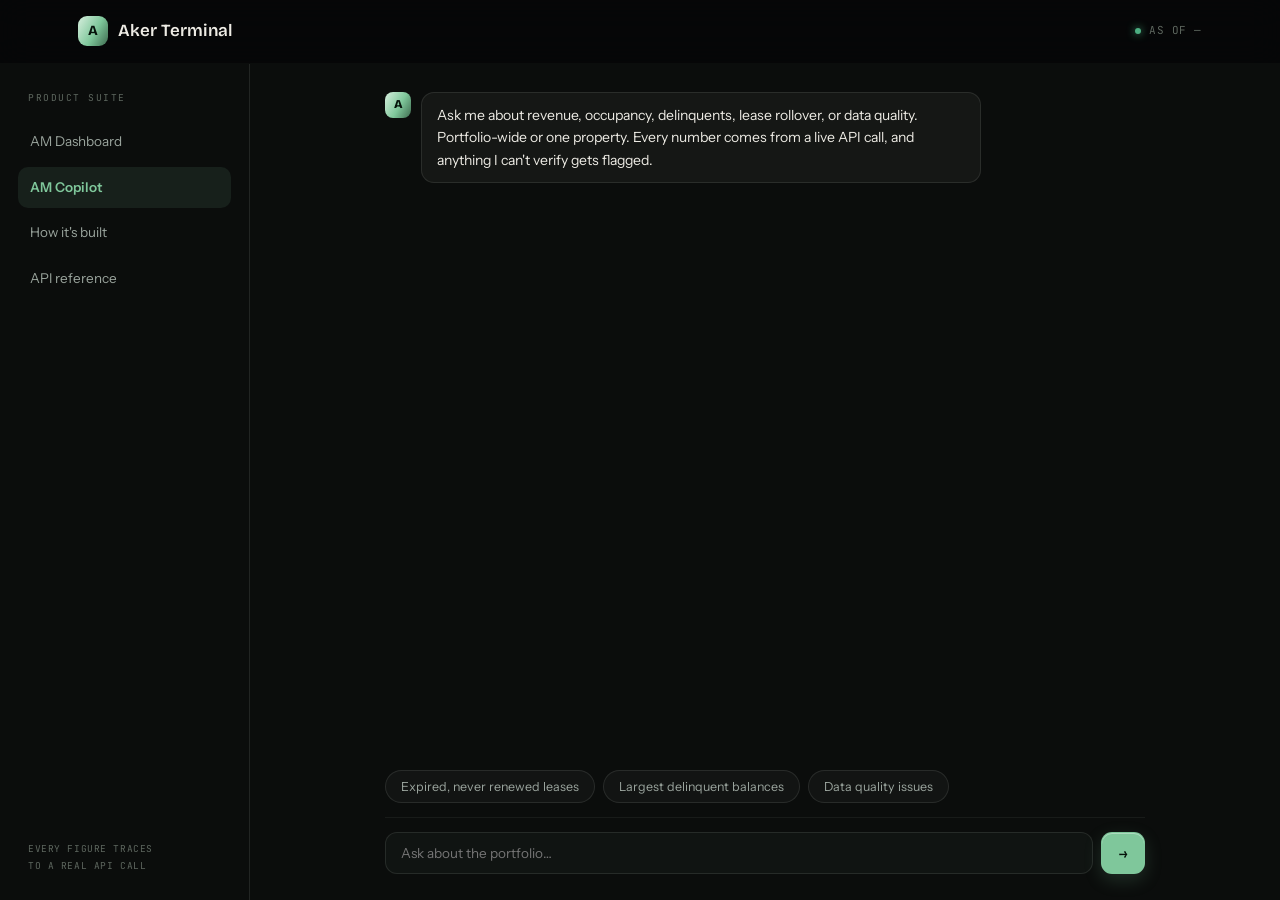
==== web/copilot.html @ 45b9c310 "Chat scroll rebuilt on a following flag, Verify receipts, honest KPI bars, rail overlay fix, unit fo" ====
<!DOCTYPE html>
<html lang="en">
<head>
<meta charset="UTF-8">
<meta name="viewport" content="width=device-width, initial-scale=1.0">
<title>AM Copilot &mdash; Aker Portfolio Terminal</title>
<link rel="preconnect" href="https://fonts.googleapis.com">
<link rel="preconnect" href="https://fonts.gstatic.com" crossorigin>
<link href="https://fonts.googleapis.com/css2?family=Bricolage+Grotesque:opsz,wght@12..96,400..800&family=Instrument+Sans:wght@400;500;600;700&family=JetBrains+Mono:wght@400;500;600&display=swap" rel="stylesheet">
<link rel="stylesheet" href="style.css">
</head>
<body>

<div class="cursor-glow" id="cursorGlow"></div>

<!-- ───────── VERIFY MODAL — the receipt for a turn: every tool call the model made,
     with the exact arguments sent (SQL shown as the query itself). ───────── -->
<div class="modal" id="verifyModal" aria-hidden="true">
  <div class="modal-backdrop" id="verifyBackdrop"></div>
  <div class="modal-card modal-card-wide">
    <button class="modal-close" id="verifyClose" aria-label="Close">&times;</button>
    <div class="gate-eyebrow">VERIFICATION</div>
    <h2>How this was computed</h2>
    <p>Every call the copilot made for this answer, exactly as sent.</p>
    <div id="verifyBody"></div>
  </div>
</div>

<nav id="nav">
  <div class="nav-in">
    <a class="logo" href="index.html">
      <span class="logo-mark">A</span>
      <span class="logo-name">Aker <em>Terminal</em></span>
    </a>
    <div class="nav-cta">
      <span class="hero-note"><span class="live-dot"></span><span id="asOfNote">AS OF &mdash;</span></span>
    </div>
  </div>
</nav>

<div class="copilot-layout">
  <aside class="copilot-sidebar">
    <div class="copilot-side-label">PRODUCT SUITE</div>
    <a class="copilot-side-link" href="dashboard.html">AM Dashboard</a>
    <a class="copilot-side-link on" href="copilot.html">AM Copilot</a>
    <a class="copilot-side-link" href="how-it-works.html">How it's built</a>
    <a class="copilot-side-link" href="/docs" target="_blank">API reference</a>
    <div class="copilot-side-foot">EVERY FIGURE TRACES<br>TO A REAL API CALL</div>
  </aside>

  <main class="copilot-main">
    <div class="copilot-messages" id="copilotMessages">
      <div class="copilot-msg assistant">
        <span class="copilot-avatar">A</span>
        <div class="copilot-bubble-text">Ask me about revenue, occupancy, delinquents, lease rollover, or data quality. Portfolio-wide or one property. Every number comes from a live API call, and anything I can't verify gets flagged.</div>
      </div>
    </div>
    <div class="copilot-suggest" id="copilotSuggest">
      <button data-q="Which leases already expired and were never renewed?">Expired, never renewed leases</button>
      <button data-q="Who owes the most money across the portfolio?">Largest delinquent balances</button>
      <button data-q="What data problems have you found?">Data quality issues</button>
    </div>
    <div class="copilot-input-row">
      <input type="text" id="copilotInput" placeholder="Ask about the portfolio&hellip;" autocomplete="off">
      <button class="btn btn-grad" id="copilotSend" aria-label="Send">&rarr;</button>
    </div>
  </main>
</div>

<script src="shared.js"></script>
<script src="chat.js"></script>
</body>
</html>
---- web/style.css ----
:root{
  color-scheme:dark;
  /* Aker colourway, promoted app-wide from the copilot page after sign-off:
     charcoal with a green cast, cream ink, institutional green accent, amber watch */
  --void:#0B0D0C;--void-2:#101412;
  --glass:rgba(237,235,228,.045);--glass-2:rgba(237,235,228,.03);
  --line:rgba(154,164,157,.16);--line-2:rgba(154,164,157,.09);
  --ink:#EDEBE4;--dim:#9AA49D;--faint:#5E675F;
  --cyan:#7FC79B;
  --profit:#4CAF82;--loss:#E2836F;
  --grad:linear-gradient(120deg,#D8EFDF 0%,#7FC79B 55%,#3E6B4F 100%);
  --warn:#C9A96A;
}
*{margin:0;padding:0;box-sizing:border-box}
html{scroll-behavior:smooth;overflow-x:hidden}
section[id]{scroll-margin-top:86px}
body{background:var(--void);color:var(--ink);font-family:'Instrument Sans',system-ui,sans-serif;font-size:15px;line-height:1.6;overflow-x:hidden}
.mono,code{font-family:'JetBrains Mono',monospace}
.up{color:var(--profit)}.down{color:var(--loss)}
.grad-text{background:linear-gradient(100deg,#F7F5EE 0%,#C9E8D3 42%,#7FC79B 100%);-webkit-background-clip:text;background-clip:text;color:transparent}
section{position:relative}
.wrap{max-width:1180px;margin:0 auto;padding:0 28px}

.orb{position:absolute;border-radius:50%;filter:blur(90px);pointer-events:none;opacity:.3;z-index:0}
.orb-v{background:radial-gradient(circle,rgba(148,163,184,.5),transparent 65%)}
.orb-c{background:radial-gradient(circle,rgba(127,199,155,.4),transparent 65%)}

/* cursor-follow spotlight, whole page */
.cursor-glow{position:fixed;top:0;left:0;width:520px;height:520px;border-radius:50%;pointer-events:none;z-index:2;
  background:radial-gradient(circle,rgba(127,199,155,.06),transparent 70%);
  transform:translate(-50%,-50%);will-change:transform;transition:opacity .3s;opacity:0}
.cursor-glow.on{opacity:1}
@media (hover:none){.cursor-glow{display:none}}

/* ───────── ENTRY GATE ───────── */
/* ───────── SIGN-IN MODAL — overlay with its own backdrop, opened on demand. Unlike
   the old always-visible docked card, this reserves no layout space and can't collide
   with the hero/ticker at any viewport width: closed, it doesn't exist visually;
   open, it sits on a dimmed backdrop above everything. ───────── */
.modal{position:fixed;inset:0;z-index:100;display:flex;align-items:center;justify-content:center;
  padding:24px;opacity:0;visibility:hidden;transition:opacity .3s ease,visibility .3s ease}
.modal.open{opacity:1;visibility:visible}
.modal-backdrop{position:absolute;inset:0;background:rgba(3,4,6,.72);backdrop-filter:blur(8px)}
.modal-card{position:relative;width:100%;max-width:400px;border:1px solid var(--line);border-radius:20px;
  background:rgba(10,11,16,.96);padding:36px 32px;box-shadow:0 40px 90px rgba(0,0,0,.6);
  transform:translateY(14px) scale(.98);transition:transform .3s cubic-bezier(.2,.8,.2,1)}
.modal.open .modal-card{transform:none}
.modal-close{position:absolute;top:14px;right:16px;width:32px;height:32px;border-radius:9px;border:none;
  background:transparent;color:var(--faint);font-size:22px;line-height:1;cursor:pointer;transition:color .15s}
.modal-close:hover{color:var(--ink)}
.gate-eyebrow{font-family:'JetBrains Mono';font-size:10.5px;letter-spacing:.16em;color:var(--cyan);margin-bottom:14px}
.modal-card h2{font-family:'Bricolage Grotesque';font-weight:700;font-size:28px;letter-spacing:-.02em;margin-bottom:10px}
.modal-card p{color:var(--dim);font-size:13.5px;margin-bottom:24px}
.gate-label{display:block;font-size:12px;color:var(--dim);margin-bottom:7px}
.gate-input{width:100%;padding:12px 14px;border-radius:10px;border:1px solid var(--line);background:var(--void);color:var(--ink);font-family:'Instrument Sans';font-size:14px;margin-bottom:16px}
.gate-input:focus{outline:none;border-color:var(--cyan)}
.gate-enter{width:100%;justify-content:center;margin-top:6px}
.gate-note{margin-top:16px;font-family:'JetBrains Mono';font-size:9.5px;color:var(--faint);letter-spacing:.06em;text-align:center}

/* NAV */
nav{position:fixed;top:0;left:0;right:0;z-index:50;backdrop-filter:blur(16px);background:rgba(5,5,7,.82);border-bottom:1px solid transparent;transition:border-color .3s}
nav.scrolled{border-bottom-color:var(--line)}
.nav-in{max-width:1180px;margin:0 auto;padding:16px 28px;display:flex;align-items:center;gap:30px}
.logo{display:flex;align-items:center;gap:10px;text-decoration:none;color:var(--ink)}
.logo-mark{width:30px;height:30px;border-radius:9px;background:var(--grad);display:grid;place-items:center;font-family:'Bricolage Grotesque';font-weight:700;font-size:14px;color:#06130B;flex:none}
.logo-name{font-family:'Bricolage Grotesque';font-weight:600;font-size:17px}
.logo-name em{font-style:normal;color:var(--ink)}
.nav-links{display:flex;gap:26px;margin-left:14px}
.nav-links a{color:var(--dim);text-decoration:none;font-size:13.5px;font-weight:500;transition:color .15s}
.nav-links a:hover{color:var(--ink)}
.nav-cta{margin-left:auto;display:flex;gap:10px;align-items:center}
.btn{font-family:'Bricolage Grotesque';font-weight:600;font-size:13.5px;padding:10px 20px;border-radius:11px;cursor:pointer;border:1px solid transparent;transition:transform .18s ease,box-shadow .25s ease,border-color .2s,color .2s;text-decoration:none;display:inline-flex;align-items:center;gap:8px;color:var(--ink)}
.btn-ghost{border-color:var(--line);color:var(--dim)}
.btn-ghost:hover{color:var(--ink);border-color:rgba(148,163,184,.35)}
.btn-grad{background:var(--cyan);color:#06130B;box-shadow:inset 0 1px 0 rgba(255,255,255,.35),0 6px 18px rgba(127,199,155,.18)}
.btn-lg{padding:14px 24px;font-size:15px;border-radius:12px}

/* ───────── HERO — big type over a live canvas chart ───────── */
.hero{min-height:92vh;display:flex;flex-direction:column;justify-content:center;padding-top:100px;overflow:hidden}
#heroField{position:absolute;inset:0;width:100%;height:100%;opacity:.85;z-index:0}
.hero-in{position:relative;z-index:2;text-align:center}
.eyebrow{display:inline-flex;align-items:center;gap:9px;font-family:'JetBrains Mono';font-size:11px;letter-spacing:.14em;text-transform:uppercase;color:var(--cyan);border:1px solid rgba(255,255,255,.12);background:rgba(5,5,7,.55);backdrop-filter:blur(6px);padding:7px 16px;border-radius:99px;margin-bottom:26px}
.eyebrow .dot{width:6px;height:6px;border-radius:50%;background:var(--profit);box-shadow:0 0 10px var(--profit);animation:pulse 2s infinite}
@keyframes pulse{50%{opacity:.35}}
h1{font-family:'Bricolage Grotesque';font-weight:800;font-size:clamp(52px,10vw,128px);line-height:.98;letter-spacing:-.035em;margin-bottom:20px}
.hero-sub{max-width:520px;margin:0 auto 26px;color:var(--dim);font-size:clamp(14px,1.4vw,16px)}
.hero-ctas{display:flex;gap:14px;justify-content:center;flex-wrap:wrap;margin-bottom:26px}
.hero-note{display:inline-flex;align-items:center;gap:8px;font-family:'JetBrains Mono';font-size:11px;color:var(--faint);letter-spacing:.05em}
.live-dot{width:6px;height:6px;border-radius:50%;background:var(--profit);box-shadow:0 0 8px var(--profit);animation:pulse 2s infinite;flex:none}

.tape{margin-top:48px;border-top:1px solid var(--line);border-bottom:1px solid var(--line);overflow:hidden;white-space:nowrap;background:rgba(8,9,12,.6);backdrop-filter:blur(8px);font-family:'JetBrains Mono';font-size:12.5px;padding:12px 0;position:relative;z-index:2;
  -webkit-mask-image:linear-gradient(90deg,transparent,#000 7%,#000 93%,transparent);mask-image:linear-gradient(90deg,transparent,#000 7%,#000 93%,transparent)}
.tape-track{display:inline-flex;gap:44px;padding-right:44px;animation:scroll 36s linear infinite}
.tape:hover .tape-track{animation-play-state:paused}
@keyframes scroll{to{transform:translate3d(-50%,0,0)}}
.tk{display:inline-flex;align-items:center;gap:9px}
.tk .chip{width:19px;height:19px;border-radius:6px;display:grid;place-items:center;font-family:'Bricolage Grotesque';font-weight:700;font-size:9.5px;color:#06130B;flex:none;background:var(--cyan)}
.tk .sym{color:var(--ink);font-weight:600}
.tk .px{color:var(--dim);animation:tick-flash 5s ease-in-out infinite;animation-delay:calc(var(--i,0) * .18s)}
@keyframes tick-flash{0%,88%,100%{color:var(--dim)}92%{color:var(--cyan)}}

/* STATS */
.stats{padding:56px 0 80px}
.stats-grid{display:grid;grid-template-columns:repeat(4,1fr);gap:14px}
.stat{position:relative;overflow:hidden;border:1px solid var(--line);border-radius:16px;padding:22px 22px 18px;background:radial-gradient(240px at 85% -20%,rgba(127,199,155,.07),transparent 62%),var(--void-2);transition:transform .2s ease,border-color .2s ease}
.stat::before{content:"";position:absolute;top:0;left:12%;right:12%;height:1px;background:linear-gradient(90deg,transparent,rgba(127,199,155,.55),rgba(148,163,184,.5),transparent)}
.stat:hover{transform:translateY(-2px);border-color:rgba(127,199,155,.32)}
.stat .v{font-family:'JetBrains Mono';font-size:34px;font-weight:700;letter-spacing:-.01em;line-height:1}
.stat .k{font-size:12.5px;color:var(--dim);margin-top:9px}

.sec-head{text-align:center;margin-bottom:44px}
.sec-eyebrow{font-family:'JetBrains Mono';font-size:11px;letter-spacing:.18em;text-transform:uppercase;color:var(--cyan);margin-bottom:14px}
h2{font-family:'Bricolage Grotesque';font-weight:700;font-size:clamp(28px,4.2vw,48px);letter-spacing:-.025em;line-height:1.1}
.sec-sub{max-width:560px;margin:14px auto 0;color:var(--dim)}
.sec-sub code{color:var(--cyan)}

/* PILLARS — icon + title + tag only, no paragraph */
.pillars{padding:64px 0}
.pillar-grid{display:grid;grid-template-columns:repeat(3,1fr);gap:18px}
.pillar{border:1px solid var(--line);border-radius:20px;background:var(--glass);padding:26px 26px;backdrop-filter:blur(14px);position:relative;overflow:hidden;transition:transform .25s,border-color .25s}
.pillar:hover{transform:translateY(-2px);border-color:rgba(127,199,155,.26)}
.pillar .corner-orb{position:absolute;top:-46px;right:-46px;width:130px;height:130px;border-radius:50%;pointer-events:none;background:radial-gradient(circle,rgba(127,199,155,.14),transparent 65%);opacity:0;transition:opacity .3s}
.pillar:hover .corner-orb{opacity:1}
.icon-wrap{width:44px;height:44px;border-radius:13px;padding:1px;margin-bottom:16px;background:linear-gradient(140deg,rgba(127,199,155,.55),rgba(148,163,184,.25) 60%,transparent)}
.icon-in{width:100%;height:100%;border-radius:12px;background:var(--void-2);display:grid;place-items:center}
.icon-in svg{width:19px;height:19px;stroke:var(--cyan);fill:none;stroke-width:1.7;stroke-linecap:round;stroke-linejoin:round}
.pillar h3{font-family:'Bricolage Grotesque';font-weight:600;font-size:17px;margin-bottom:12px}
.pillar .tagline{font-family:'JetBrains Mono';font-size:9.5px;letter-spacing:.09em;text-transform:uppercase;color:var(--cyan)}

/* LOOP — no paragraph */
.loop{padding:64px 0}
.loop-track{display:grid;grid-template-columns:repeat(4,1fr);gap:14px;position:relative;margin-top:10px}
.loop-track::before{content:"";position:absolute;top:29px;left:11%;right:11%;height:2px;z-index:0;background:repeating-linear-gradient(90deg,rgba(127,199,155,.5) 0 9px,transparent 9px 17px)}
.loop-node{position:relative;z-index:1;text-align:center;padding:0 8px}
.loop-dot{width:58px;height:58px;border-radius:50%;margin:0 auto 16px;background:rgba(10,11,15,.92);border:1px solid var(--line);display:grid;place-items:center;box-shadow:0 0 0 7px var(--void)}
.loop-dot svg{width:22px;height:22px;stroke:var(--cyan);fill:none;stroke-width:1.6;stroke-linecap:round;stroke-linejoin:round}
.loop-node h4{font-family:'Bricolage Grotesque';font-weight:600;font-size:16px}
.loop-step{font-family:'JetBrains Mono';font-size:10px;letter-spacing:.14em;color:var(--cyan);margin-bottom:8px}

/* REVENUE / DONUT PANELS */
.eq-sec{padding:64px 0}
.eq-panel{border:1px solid var(--line);border-radius:22px;background:var(--glass);backdrop-filter:blur(14px);overflow:hidden}
.eq-head{display:flex;align-items:center;gap:12px;padding:22px 28px;border-bottom:1px solid var(--line-2);flex-wrap:wrap}
.eq-title{font-family:'Bricolage Grotesque';font-weight:600;font-size:16px}
.eq-sub{font-size:12px;color:var(--faint)}
.badge{margin-left:auto;font-family:'JetBrains Mono';font-size:10px;letter-spacing:.08em;color:var(--profit);border:1px solid rgba(52,211,153,.3);background:rgba(52,211,153,.07);padding:5px 12px;border-radius:99px}
.eq-body{padding:18px 22px;position:relative}
.eq-body canvas{width:100%;height:280px;cursor:crosshair}
.eq-body-split{display:flex;align-items:center;gap:28px}
.eq-body-split canvas{width:220px;height:220px;flex:none;cursor:default}
.donut-legend{display:flex;flex-direction:column;gap:10px;flex:1}
.dl-row{display:flex;align-items:center;gap:10px;font-size:13px}
.dl-sw{width:11px;height:11px;border-radius:3px;flex:none}
.dl-name{flex:1;color:var(--dim);text-transform:capitalize}
.dl-amt{font-family:'JetBrains Mono';font-size:12px}
.eq-tip{position:absolute;pointer-events:none;z-index:6;opacity:0;transition:opacity .12s;background:rgba(10,11,15,.97);border:1px solid rgba(148,163,184,.25);border-radius:10px;padding:8px 12px;font-family:'JetBrains Mono';font-size:11px;line-height:1.6;color:var(--dim);box-shadow:0 14px 36px rgba(0,0,0,.5);white-space:nowrap;transform:translate(-50%,-115%)}
.eq-tip.on{opacity:1}
.eq-tip b{color:var(--ink);font-weight:500}

/* RISK PANELS */
.risk-grid{display:grid;grid-template-columns:1fr 1fr;gap:18px}
.risk-list{padding:6px 22px 18px;max-height:340px;overflow-y:auto}
.risk-row{display:flex;align-items:center;gap:12px;padding:10px 0;border-bottom:1px solid var(--line-2)}
.risk-row:last-child{border-bottom:none}
.risk-row .rr-name{flex:1;min-width:0}
.risk-row .rr-prop{font-size:13px;font-weight:500;white-space:nowrap;overflow:hidden;text-overflow:ellipsis}
.risk-row .rr-sub{font-family:'JetBrains Mono';font-size:10.5px;color:var(--faint);margin-top:2px}
.risk-row .rr-amt{font-family:'JetBrains Mono';font-size:12.5px;font-weight:600;color:var(--loss);flex:none}
.risk-row .rr-amt.warn{color:var(--cyan)}
.risk-empty{padding:20px 22px;color:var(--faint);font-size:13px}
@media (max-width:960px){.risk-grid{grid-template-columns:1fr}}
.eq-foot{display:flex;gap:26px;padding:14px 28px 20px;font-family:'JetBrains Mono';font-size:11px;color:var(--faint);flex-wrap:wrap;border-top:1px solid var(--line-2)}
.eq-foot b{color:var(--ink);font-weight:500}

/* ANOMALIES */
.anomaly-sec{padding:64px 0 100px}
.anomaly-list{display:flex;flex-direction:column;gap:12px;max-width:820px;margin:0 auto}
.anomaly-item{display:flex;gap:16px;align-items:flex-start;border:1px solid var(--line);border-radius:14px;background:var(--glass);padding:16px 20px;backdrop-filter:blur(10px)}
.anomaly-ic{width:34px;height:34px;border-radius:10px;background:rgba(248,113,113,.12);border:1px solid rgba(248,113,113,.35);display:grid;place-items:center;flex:none}
.anomaly-ic svg{width:16px;height:16px;stroke:var(--loss);fill:none;stroke-width:2;stroke-linecap:round;stroke-linejoin:round}
.anomaly-body .type{font-family:'JetBrains Mono';font-size:10.5px;letter-spacing:.08em;text-transform:uppercase;color:var(--loss);margin-bottom:4px}
.anomaly-body .detail{font-size:13px;color:var(--dim)}

/* FOOTER */
footer{border-top:1px solid var(--line);padding:44px 0 52px;position:relative;z-index:2;background:rgba(8,9,12,.72)}
.foot-in{display:flex;align-items:flex-start;gap:40px;flex-wrap:wrap}
.foot-brand p{margin-top:12px;font-size:12.5px;color:var(--faint);max-width:320px}
.foot-col{margin-left:auto;display:flex;gap:64px;flex-wrap:wrap}
.foot-col h5{font-family:'JetBrains Mono';font-size:10px;letter-spacing:.15em;text-transform:uppercase;color:var(--faint);margin-bottom:13px}
.foot-col a{display:block;color:var(--dim);text-decoration:none;font-size:13px;margin-bottom:9px}
.foot-col a:hover{color:var(--ink)}
.foot-base{margin-top:36px;padding-top:20px;border-top:1px solid var(--line-2);display:flex;gap:18px;flex-wrap:wrap;font-family:'JetBrains Mono';font-size:10.5px;color:var(--faint);letter-spacing:.04em}
.foot-base .r{margin-left:auto}

/* reveal on scroll */
.reveal{opacity:0;transform:translateY(24px);transition:opacity .7s cubic-bezier(.2,.7,.2,1),transform .7s cubic-bezier(.2,.7,.2,1)}
.reveal.in{opacity:1;transform:none}
.stagger>*{opacity:0;transform:translateY(18px);transition:opacity .6s cubic-bezier(.2,.7,.2,1),transform .6s cubic-bezier(.2,.7,.2,1)}
.stagger.in>*{opacity:1;transform:none}

/* ───────── SIDE RAIL — numbered section nav, tracks scroll position ───────── */
/* the side rail is a <nav>, so it must undo the top-bar nav rule's full-width
   stretch (left:0;right:0) and dark blurred background -- without these resets it
   renders as a page-wide overlay band through the middle of the content */
.rail{position:fixed;left:28px;right:auto;top:50%;transform:translateY(-50%);z-index:40;
  display:flex;flex-direction:column;gap:2px;width:max-content;
  background:none;backdrop-filter:none;border-bottom:none}
.rail a{display:flex;align-items:center;gap:10px;padding:7px 0;text-decoration:none;color:var(--faint);font-family:'JetBrains Mono';font-size:10.5px;letter-spacing:.06em;border-left:2px solid var(--line-2);padding-left:14px;transition:color .2s,border-color .2s}
.rail a:hover{color:var(--dim)}
.rail a.on{color:var(--cyan);border-color:var(--cyan)}
@media (max-width:1240px){.rail{display:none}}

/* ───────── TEST SUITE TERMINAL ───────── */
.term-sec{padding:64px 0}
.term-window{max-width:760px;margin:0 auto;border-radius:14px;overflow:hidden;border:1px solid var(--line);background:#0a0b0f;box-shadow:0 30px 70px rgba(0,0,0,.45)}
.term-bar{display:flex;align-items:center;gap:8px;padding:11px 16px;background:rgba(255,255,255,.03);border-bottom:1px solid var(--line-2)}
.term-bar .dots{display:flex;gap:6px}
.term-bar .dots i{width:10px;height:10px;border-radius:50%}
.term-bar .dots i:nth-child(1){background:#f87171}
.term-bar .dots i:nth-child(2){background:#f0b429}
.term-bar .dots i:nth-child(3){background:#34d399}
.term-title{margin-left:8px;font-family:'JetBrains Mono';font-size:11px;color:var(--faint)}
.term-body{padding:20px 22px;font-family:'JetBrains Mono';font-size:12.5px;line-height:1.9;min-height:260px;overflow-x:auto}
.term-line{white-space:pre;opacity:0}
.term-line.shown{opacity:1}
.term-cmd{color:var(--dim)}
.term-pass{color:var(--profit)}
.term-summary{color:var(--cyan);margin-top:8px}
.term-caret{display:inline-block;width:7px;height:14px;background:var(--cyan);vertical-align:-2px;animation:blink 1s steps(2) infinite}
@keyframes blink{50%{opacity:0}}

/* ───────── DASHBOARD (post-login page) ───────── */
.dash-layout{display:grid;grid-template-columns:260px 1fr;min-height:100vh;padding-top:64px}
.dash-sidebar{position:sticky;top:64px;height:calc(100vh - 64px);border-right:1px solid var(--line);padding:22px 16px;overflow-y:auto}
.dash-sidebar-head{font-family:'JetBrains Mono';font-size:10px;letter-spacing:.14em;color:var(--faint);padding:0 8px 12px}
.dash-search{padding:0 4px 14px}
.dash-search input{width:100%;padding:9px 12px;border-radius:9px;border:1px solid var(--line);background:var(--void);color:var(--ink);font-family:'Instrument Sans';font-size:13px}
.dash-search input:focus{outline:none;border-color:var(--cyan)}
.dash-plist{display:flex;flex-direction:column;gap:2px}
.dash-pitem{display:flex;align-items:center;justify-content:space-between;gap:8px;padding:9px 10px;border-radius:9px;cursor:pointer;font-size:13px;color:var(--dim);transition:background .15s,color .15s}
.dash-pitem:hover{background:var(--glass);color:var(--ink)}
.dash-pitem.on{background:rgba(127,199,155,.1);color:var(--cyan);font-weight:600}
.dash-pitem .pi-amt{font-family:'JetBrains Mono';font-size:10.5px;color:inherit;opacity:.7}
.dash-pitem.all{margin-bottom:8px;padding-bottom:9px;border-bottom:1px solid var(--line-2)}

.dash-main{padding:28px 32px 60px}

/* header block after Aker's AM Dashboard: eyebrow, big title, real fact chips, and
   Healthy/Watch status chips computed live from data quality flags */
.dash-head{display:flex;align-items:flex-start;justify-content:space-between;gap:20px;
  flex-wrap:wrap;margin-bottom:24px}
.dash-head-eyebrow{font-family:'JetBrains Mono';font-size:10px;letter-spacing:.16em;color:var(--faint);margin-bottom:6px}
.dash-head-title{font-family:'Bricolage Grotesque';font-weight:700;font-size:30px;letter-spacing:-.02em;margin-bottom:12px}
.dash-head-chips{display:flex;gap:8px;flex-wrap:wrap}
.dash-chip{font-size:11.5px;color:var(--dim);background:var(--glass-2);border:1px solid var(--line);
  border-radius:8px;padding:5px 11px}
.dash-head-status{display:flex;gap:8px;margin-top:34px}
.status-chip{display:inline-flex;align-items:center;gap:7px;font-size:12px;font-weight:600;
  border-radius:9px;padding:6px 12px;border:1px solid var(--line);background:var(--glass-2)}
.status-chip .sdot{width:7px;height:7px;border-radius:50%;flex:none}
.status-chip.healthy .sdot{background:var(--profit);box-shadow:0 0 8px var(--profit)}
.status-chip.watch .sdot{background:var(--warn);box-shadow:0 0 8px var(--warn)}

/* suite links block above the property finder, like Aker's left rail */
.dash-suite{display:flex;flex-direction:column;gap:2px;margin-bottom:20px}

/* tab chips switching the portfolio panels, like their Overview/Financial/Operational */
.dash-tabs{display:flex;gap:8px;margin-bottom:18px}
.dash-tab{font-family:'Instrument Sans';font-weight:600;font-size:13px;color:var(--dim);cursor:pointer;
  background:var(--glass-2);border:1px solid var(--line);border-radius:10px;padding:9px 18px;
  transition:color .2s,border-color .2s,background .2s}
.dash-tab:hover{color:var(--ink)}
.dash-tab.on{color:var(--cyan);background:rgba(127,199,155,.1);border-color:rgba(127,199,155,.3)}

/* overview layout: charts left, Copilot signals card right */
.dash-grid-hero{display:grid;grid-template-columns:1fr 300px;gap:18px;align-items:start}
.dash-grid-hero .dash-grid-2{grid-template-columns:1fr 1fr}
@media (max-width:1200px){.dash-grid-hero{grid-template-columns:1fr}}
.signals-card .eq-head{padding-bottom:4px}
.signals-body{padding:10px 22px 20px;display:flex;flex-direction:column;gap:16px}
.signal{border-bottom:1px solid var(--line-2);padding-bottom:14px}
.signal:last-child{border-bottom:none;padding-bottom:0}
.signal-text{font-size:13px;line-height:1.55;color:var(--ink);margin-bottom:9px}
.signal-tags{display:flex;gap:6px;flex-wrap:wrap}
.signal-tag{display:inline-flex;align-items:center;gap:5px;font-family:'JetBrains Mono';font-size:9.5px;
  color:var(--dim);border:1px solid var(--line);border-radius:99px;padding:3px 9px}
.signal-tag .sdot{width:5px;height:5px;border-radius:50%;background:var(--warn);flex:none}
.signals-evidence{font-family:'JetBrains Mono';font-size:10.5px;color:var(--cyan);text-decoration:none;
  display:inline-flex;align-items:center;gap:6px;margin-top:2px}
.signals-evidence:hover{text-decoration:underline}

.dash-kpi-strip{display:grid;grid-template-columns:repeat(5,1fr);gap:12px;margin-bottom:26px}
.kpi-tile{position:relative;border:1px solid var(--line);border-radius:14px;padding:16px 18px;background:var(--void-2)}
.kpi-tile .ki{width:26px;height:26px;border-radius:8px;background:rgba(127,199,155,.1);
  border:1px solid rgba(127,199,155,.22);display:grid;place-items:center;margin-bottom:10px}
.kpi-tile .ki svg{width:13px;height:13px;stroke:var(--cyan);fill:none;stroke-width:2;stroke-linecap:round;stroke-linejoin:round}
.kpi-tile .kv{font-family:'JetBrains Mono';font-size:21px;font-weight:700}
.kpi-tile .kk{font-size:11.5px;color:var(--dim);margin-top:5px}
.kpi-tile canvas{display:block;width:100%;height:30px;margin-top:12px}
.kpi-legend{font-family:'JetBrains Mono';font-size:8.5px;color:var(--faint);margin-top:6px;letter-spacing:.04em}

/* hover popover on a KPI tile -- carries the detail that used to live in separate
   panels (revenue breakdown, top delinquent balances, next lease expirations) */
.kpi-tile.has-pop:hover{border-color:rgba(127,199,155,.3)}
.kpi-pop{position:absolute;left:0;right:0;top:calc(100% + 6px);z-index:30;
  background:#0c0e14;border:1px solid var(--line);border-radius:12px;padding:12px 14px;
  box-shadow:0 24px 60px rgba(0,0,0,.6);opacity:0;visibility:hidden;translate:0 -4px;
  transition:opacity .18s ease,visibility .18s ease,translate .18s ease;pointer-events:none}
.kpi-tile.has-pop:hover .kpi-pop{opacity:1;visibility:visible;translate:0 0}
.pop-row{display:flex;justify-content:space-between;gap:12px;padding:4px 0;font-size:11.5px;color:var(--dim);border-bottom:1px solid var(--line-2)}
.pop-row:last-child{border-bottom:none}
.pop-row .mono{font-size:11px}
.pop-empty{font-size:11.5px;color:var(--faint);padding:4px 0}

/* portfolio charts capped to ~6 rows, scroll inside the panel for the rest */
.eq-body.scrolly{max-height:236px;overflow-y:auto}

/* unit detail modal */
.modal-card-wide{max-width:640px}
.unit-modal-heading{font-family:'JetBrains Mono';font-size:9.5px;letter-spacing:.12em;color:var(--faint);margin-bottom:8px}
.unit-modal-top{display:grid;grid-template-columns:auto 1fr;gap:26px;align-items:start;margin-top:20px}
.unit-modal-viz{display:flex;flex-direction:column;align-items:center;gap:8px}
.unit-modal-charges{margin-top:20px;padding-top:16px;border-top:1px solid var(--line-2)}
@media (max-width:560px){.unit-modal-top{grid-template-columns:1fr}}

/* footprint graphic: unit floor area to scale inside the property-average outline */
.unit-size-viz{position:relative;display:grid;place-items:center}
.usv-avg{position:absolute;border:1.5px dashed rgba(154,164,157,.4);border-radius:12px}
.usv-unit{position:relative;border-radius:10px;background:rgba(127,199,155,.14);border:1px solid rgba(127,199,155,.45);
  display:flex;flex-direction:column;align-items:center;justify-content:center;gap:1px}
.usv-unit span{font-size:15px;font-weight:700;color:var(--cyan)}
.usv-unit small{font-family:'JetBrains Mono';font-size:8px;letter-spacing:.1em;color:var(--dim)}
.usv-caption{font-family:'JetBrains Mono';font-size:8.5px;letter-spacing:.08em;color:var(--faint)}

/* lease timeline: move-in -> expiration, marker fill up to the as-of date */
.lease-timeline{margin-top:14px}
.lt-head{display:flex;justify-content:space-between;font-family:'JetBrains Mono';font-size:9px;
  letter-spacing:.1em;color:var(--faint);margin-bottom:7px}
.lt-state{color:var(--cyan)}
.lt-state.warn{color:var(--warn)}
.lt-track{height:7px;border-radius:99px;background:rgba(154,164,157,.14);overflow:hidden}
.lt-fill{height:100%;border-radius:99px;background:linear-gradient(90deg,#7FC79B,#3E6B4F)}
.lt-fill.over{background:linear-gradient(90deg,#C9A96A,#8a6f3e)}
.lt-dates{display:flex;justify-content:space-between;font-size:9.5px;color:var(--faint);margin-top:6px}
.unit-gap-note{font-size:12px;line-height:1.55;color:var(--loss);border:1px solid rgba(248,113,113,.3);background:rgba(248,113,113,.07);border-radius:10px;padding:10px 12px}
.units-table tbody tr{cursor:pointer;transition:background .12s}
.units-table tbody tr:hover{background:rgba(127,199,155,.05)}
@media (max-width:640px){.unit-modal-grid{grid-template-columns:1fr}}

/* units toolbar */
.units-head{gap:16px}
.units-tools{margin-left:auto;display:flex;gap:8px;flex-wrap:wrap}
.units-tools input,.units-tools select{padding:8px 12px;border-radius:9px;border:1px solid var(--line);background:var(--void);color:var(--ink);font-family:'Instrument Sans';font-size:12.5px}
.units-tools input{width:190px}
.units-tools input:focus,.units-tools select:focus{outline:none;border-color:var(--cyan)}

.dash-section{margin-bottom:24px}
.dash-grid-2{display:grid;grid-template-columns:1fr 1fr;gap:18px}
.dash-back{display:inline-flex;align-items:center;gap:6px;font-family:'JetBrains Mono';font-size:11.5px;color:var(--cyan);cursor:pointer;margin-bottom:16px;background:none;border:none}
.dash-prop-head{display:flex;align-items:baseline;gap:12px;margin-bottom:20px}
.dash-prop-head h2{font-size:26px}
.dash-prop-head span{font-family:'JetBrains Mono';font-size:12px;color:var(--faint)}

.units-table-wrap{max-height:480px;overflow-y:auto;border-top:1px solid var(--line-2)}
.units-table{width:100%;border-collapse:collapse;font-size:12.5px}
.units-table th{position:sticky;top:0;background:#0a0b0f;text-align:left;padding:10px 14px;font-family:'JetBrains Mono';font-size:9.5px;letter-spacing:.06em;color:var(--faint);text-transform:uppercase;border-bottom:1px solid var(--line-2)}
.units-table td{padding:8px 14px;border-bottom:1px solid var(--line-2);color:var(--dim)}
.units-table td.strong{color:var(--ink);font-weight:500}
.units-table td.mono{font-family:'JetBrains Mono'}
.units-status{display:inline-block;padding:2px 8px;border-radius:99px;font-size:10px;text-transform:uppercase;letter-spacing:.04em}
.units-status.occupied{background:rgba(52,211,153,.12);color:var(--profit)}
.units-status.vacant{background:rgba(248,113,113,.12);color:var(--loss)}
.units-status.notice{background:rgba(240,180,41,.12);color:#f0b429}
.units-status.model,.units-status.down{background:rgba(148,163,184,.12);color:var(--faint)}

@media (max-width:960px){
  .dash-layout{grid-template-columns:1fr}
  .dash-sidebar{position:static;height:auto}
  .dash-kpi-strip{grid-template-columns:repeat(2,1fr)}
  .dash-grid-2{grid-template-columns:1fr}
}

@media (max-width:960px){
  .stats-grid{grid-template-columns:repeat(2,1fr)}
  .pillar-grid{grid-template-columns:1fr}
  .loop-track{grid-template-columns:repeat(2,1fr);gap:34px}
  .loop-track::before{display:none}
  .eq-body-split{flex-direction:column}
}
@media (max-width:640px){
  .nav-links{display:none}
  .stats-grid{grid-template-columns:1fr}
  h1{font-size:44px}
  .term-body{font-size:10.5px;line-height:1.7}
}

/* ───────── COPILOT (full page) ───────── */

.copilot-layout{display:grid;grid-template-columns:250px 1fr;min-height:100vh;padding-top:64px}
.copilot-sidebar{position:sticky;top:64px;height:calc(100vh - 64px);border-right:1px solid var(--line);
  padding:26px 18px;display:flex;flex-direction:column;gap:4px}
.copilot-side-label{font-family:'JetBrains Mono';font-size:9.5px;letter-spacing:.16em;color:var(--faint);
  padding:0 10px 12px}
.copilot-side-link{display:flex;align-items:center;gap:9px;padding:10px 12px;border-radius:10px;
  font-size:13.5px;color:var(--dim);text-decoration:none;transition:background .15s,color .15s}
.copilot-side-link:hover{background:var(--glass);color:var(--ink)}
.copilot-side-link.on{background:rgba(127,199,155,.1);color:var(--cyan);font-weight:600}
.copilot-side-foot{margin-top:auto;font-family:'JetBrains Mono';font-size:9.5px;color:var(--faint);
  letter-spacing:.06em;padding:0 10px;line-height:1.8}

.copilot-main{display:flex;flex-direction:column;height:calc(100vh - 64px);max-width:820px;
  width:100%;margin:0 auto;padding:0 30px}
.copilot-messages{flex:1;overflow-y:auto;padding:28px 0;display:flex;flex-direction:column;gap:16px}
.copilot-msg{display:flex;align-items:flex-start;gap:10px}
.copilot-msg.user{flex-direction:row-reverse}
.copilot-avatar{width:26px;height:26px;border-radius:8px;background:var(--grad);flex:none;
  display:grid;place-items:center;font-family:'Bricolage Grotesque';font-weight:800;font-size:12px;color:#06130B}
/* prose back on the Vega/product type stack -- the serif experiment lost to matching
   the motion reference's typography, per the v2 brief */
.copilot-bubble-text{max-width:560px;font-size:14px;line-height:1.6;
  padding:11px 15px;border-radius:13px;border:1px solid var(--line);background:var(--glass);
  white-space:pre-wrap;word-wrap:break-word;cursor:default}
.copilot-msg.user .copilot-bubble-text{background:rgba(127,199,155,.09);border-color:rgba(127,199,155,.26)}
.copilot-msg.error .copilot-bubble-text{background:rgba(248,113,113,.08);border-color:rgba(248,113,113,.32);color:#fca5a5}

/* typewriter caret at the reveal head while text is still being written out */
.copilot-caret{display:inline-block;width:7px;height:13px;background:var(--cyan);
  vertical-align:-2px;margin-left:2px;animation:blink 1s steps(2) infinite}

/* thinking indicator: a breathing "A" avatar + a line of text that updates in real
   time as actual tool_call SSE events arrive -- never a canned/fake sequence */
.copilot-thinking{display:flex;align-items:center;gap:9px}
.copilot-thinking .copilot-avatar{animation:copilot-breathe 1.6s ease-in-out infinite}
.copilot-thinking-text{font-family:'JetBrains Mono';font-size:11.5px;color:var(--faint);
  background:linear-gradient(90deg,var(--faint) 0%,var(--ink) 50%,var(--faint) 100%);
  background-size:200% 100%;-webkit-background-clip:text;background-clip:text;color:transparent;
  animation:copilot-shimmer 1.6s linear infinite}
@keyframes copilot-breathe{0%,100%{transform:scale(1);opacity:1}50%{transform:scale(1.12);opacity:.75}}
@keyframes copilot-shimmer{0%{background-position:200% 0}100%{background-position:-200% 0}}

/* live tool-call chip, with Vega's marching-dash connector while the tool runs --
   reads as "data flowing", goes static once the result lands */
.copilot-tool-chip{font-family:'JetBrains Mono';font-size:10px;color:var(--cyan);
  background:rgba(127,199,155,.08);border:1px solid rgba(127,199,155,.25);border-radius:99px;
  padding:3px 10px;display:inline-flex;align-items:center;gap:8px;width:fit-content;margin-left:36px}
.copilot-tool-chip::before{content:"";width:16px;height:2px;flex:none;
  background-image:linear-gradient(90deg,var(--cyan) 55%,transparent 45%);background-size:8px 2px;
  animation:copilot-dash 0.5s linear infinite}
.copilot-tool-chip.settled::before{animation:none;background-image:none;background:var(--cyan);height:2px}
@keyframes copilot-dash{to{background-position:8px 0}}

/* deferred-evidence chips: extra tool results beyond the first card collapse into
   these; click expands the full card in place (one graphic max per response) */
.copilot-more-row{display:flex;gap:8px;flex-wrap:wrap;margin-left:36px}
.copilot-more-chip{font-family:'JetBrains Mono';font-size:10.5px;color:var(--dim);cursor:pointer;
  background:var(--glass-2);border:1px solid var(--line);border-radius:99px;padding:5px 12px;
  transition:color .2s,border-color .2s}
.copilot-more-chip:hover{color:var(--cyan);border-color:rgba(127,199,155,.35)}
.copilot-more-chip:disabled{opacity:.45;cursor:default}

/* grounding check: a $/% figure the model stated that didn't trace back to any tool
   result this turn. Not blocking -- flagged, same as a data quality issue elsewhere
   in this app. Amber on this page, matching Aker's watch-state chips. */
.copilot-grounding-warn{font-family:'JetBrains Mono';font-size:10px;color:var(--warn,#C9A96A);
  background:rgba(201,169,106,.07);border:1px solid rgba(201,169,106,.3);border-radius:8px;
  padding:5px 10px;margin-left:36px;max-width:calc(100% - 36px)}

/* ── Vega methodology motion, adapted: cards pop in after the prose finishes, table
   rows stagger one-by-one, bars draw to width, a single sheen sweeps a finished
   card, and KPI numbers pulse green once when the grounding check passes clean.
   Everything gated off for prefers-reduced-motion at the bottom of this section. ── */
@keyframes copilot-popin{0%{opacity:0;scale:.94;translate:0 8px}100%{opacity:1;scale:1;translate:0 0}}
@keyframes copilot-row-in{from{opacity:0;translate:0 5px}to{opacity:1;translate:0 0}}
@keyframes copilot-pass-pulse{0%,100%{text-shadow:none}45%{text-shadow:0 0 14px rgba(127,199,155,.85);color:#7FC79B}}
@keyframes copilot-sheen{0%{transform:translateX(-120%) skewX(-18deg)}100%{transform:translateX(240%) skewX(-18deg)}}
.copilot-card.entering{animation:copilot-popin .38s cubic-bezier(.2,.8,.2,1) both}
.copilot-card .row-in{opacity:0;animation:copilot-row-in .32s ease forwards}
.copilot-card .copilot-bar-fill{width:0;transition:width .8s cubic-bezier(.2,.8,.2,1)}
.copilot-kpi-v.pass{animation:copilot-pass-pulse 1.1s ease 1}
.copilot-card{position:relative;overflow:hidden}
.copilot-card .sheen{position:absolute;top:0;bottom:0;width:34%;pointer-events:none;
  background:linear-gradient(105deg,transparent,rgba(237,235,228,.05),transparent);
  animation:copilot-sheen .9s ease .15s 1 both}

/* ── data cards: rendered straight from the tool_result SSE payload, client-side,
   no LLM tokens involved -- real tables/bars from the actual API response, not the
   model describing them in prose. ── */
.copilot-card{width:100%;border:1px solid var(--line);border-radius:14px;background:var(--void-2);
  padding:14px;margin-left:36px;max-width:calc(100% - 36px)}

.copilot-kpi-row{display:grid;grid-template-columns:repeat(auto-fit,minmax(84px,1fr));gap:10px;margin-bottom:2px}
.copilot-kpi-v{font-size:15px;font-weight:700}
.copilot-kpi-k{font-size:9.5px;color:var(--faint);margin-top:3px;letter-spacing:.03em;text-transform:uppercase}
.copilot-card .copilot-kpi-row + .copilot-barlist,
.copilot-card .copilot-kpi-row + .copilot-table-wrap{margin-top:14px;padding-top:14px;border-top:1px solid var(--line-2)}

.copilot-barlist{display:flex;flex-direction:column;gap:8px}
.copilot-bar-row{display:grid;grid-template-columns:110px 1fr 76px;align-items:center;gap:9px}
.copilot-bar-label{font-size:11.5px;color:var(--dim);white-space:nowrap;overflow:hidden;text-overflow:ellipsis}
.copilot-bar-track{height:7px;border-radius:99px;background:rgba(154,164,157,.12);overflow:hidden}
.copilot-bar-fill{height:100%;border-radius:99px;background:linear-gradient(90deg,#7FC79B,#3E6B4F)}
.copilot-bar-val{font-family:'JetBrains Mono';font-size:11px;text-align:right}

.copilot-table-wrap{overflow-x:auto;max-height:320px;overflow-y:auto}

/* Verify: per-turn receipt button + modal listing every tool call with its args */
.copilot-verify-btn{font-family:'JetBrains Mono';font-size:10px;color:var(--faint);
  background:transparent;border:1px solid var(--line);border-radius:99px;padding:4px 12px;
  margin-left:35px;cursor:pointer;display:inline-flex;width:fit-content;transition:color .15s,border-color .15s}
.copilot-verify-btn:hover{color:var(--cyan);border-color:rgba(127,199,155,.35)}
#verifyBody{max-height:50vh;overflow-y:auto;display:flex;flex-direction:column;gap:14px}
.verify-call{border:1px solid var(--line-2);border-radius:12px;padding:12px 14px;background:var(--void)}
.verify-call-head{display:flex;align-items:center;gap:10px;flex-wrap:wrap}
.verify-n{font-size:10px;color:var(--faint)}
.verify-label{font-size:13px;font-weight:600}
.verify-tool{font-size:10px;color:var(--cyan);margin-left:auto}
.verify-sql,.verify-args{font-family:'JetBrains Mono';font-size:10.5px;color:var(--dim);white-space:pre-wrap;
  border-top:1px solid var(--line-2);margin-top:9px;padding-top:9px}
.verify-noargs{font-family:'JetBrains Mono';font-size:10px;color:var(--faint);margin-top:8px}

/* the SQL receipt under a query card: exactly how a number was computed */
.copilot-sql{margin-top:10px}
.copilot-sql summary{font-family:'JetBrains Mono';font-size:10px;color:var(--faint);cursor:pointer}
.copilot-sql summary:hover{color:var(--cyan)}
.copilot-sql pre{font-family:'JetBrains Mono';font-size:10.5px;color:var(--dim);white-space:pre-wrap;
  background:var(--void);border:1px solid var(--line-2);border-radius:8px;padding:9px 11px;margin-top:7px}
.copilot-table{width:100%;border-collapse:collapse;font-size:11.5px}
.copilot-table th{text-align:left;color:var(--faint);font-weight:500;font-size:10px;letter-spacing:.04em;
  text-transform:uppercase;padding:0 8px 8px 0;white-space:nowrap}
.copilot-table td{padding:6px 8px 6px 0;border-top:1px solid var(--line-2);white-space:nowrap}
.copilot-table td:first-child,.copilot-table th:first-child{padding-left:0}
.copilot-table-more{font-family:'JetBrains Mono';font-size:10px;color:var(--faint);margin-top:8px}
.copilot-empty{font-size:12px;color:var(--faint)}

/* suggested first questions -- real demo-worthy queries, one click sends */
.copilot-suggest{display:flex;gap:8px;flex-wrap:wrap;padding:0 0 14px}
.copilot-suggest button{font-family:'Instrument Sans';font-size:12.5px;color:var(--dim);cursor:pointer;
  background:var(--glass-2);border:1px solid var(--line);border-radius:99px;padding:8px 15px;
  transition:color .2s,border-color .2s,background .2s}
.copilot-suggest button:hover{color:var(--cyan);border-color:rgba(127,199,155,.35);background:var(--glass)}

.copilot-input-row{display:flex;gap:8px;padding:14px 0 26px;border-top:1px solid var(--line-2);flex:none}
.copilot-input-row input{flex:1;padding:12px 15px;border-radius:12px;border:1px solid var(--line);
  background:var(--void-2);color:var(--ink);font-family:'Instrument Sans';font-size:13.5px}
.copilot-input-row input:focus{outline:none;border-color:var(--cyan)}
.copilot-input-row .btn{padding:10px 17px}
.copilot-input-row .btn:disabled{opacity:.5;cursor:not-allowed}

/* reduced motion: everything renders instantly, nothing pulses or sweeps */
@media (prefers-reduced-motion: reduce){
  .copilot-card.entering,.copilot-card .row-in,.copilot-kpi-v.pass,.copilot-card .sheen,
  .copilot-tool-chip::before,.copilot-caret{animation:none}
  .copilot-card .row-in{opacity:1}
  .copilot-card .copilot-bar-fill{transition:none}
}

@media (max-width:860px){
  .copilot-layout{grid-template-columns:1fr}
  .copilot-sidebar{display:none}
}
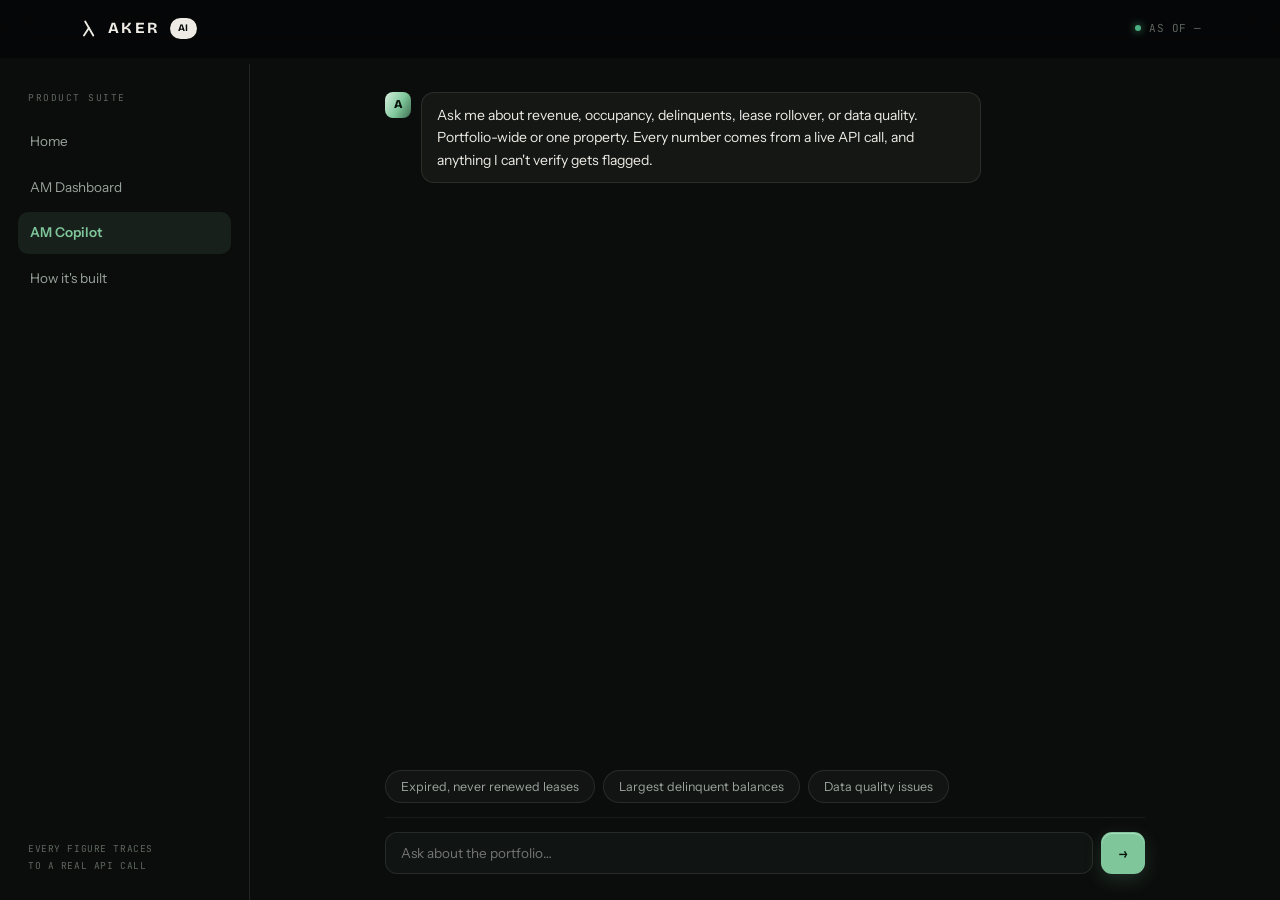
==== commit b6833ade: "AKER AI rebrand, revenue bridge, program split, watchpoints strip, live clock, chat polish - Brand: " ====
--- a/web/copilot.html
+++ b/web/copilot.html
@@ -3,7 +3,7 @@
 <head>
 <meta charset="UTF-8">
 <meta name="viewport" content="width=device-width, initial-scale=1.0">
-<title>AM Copilot &mdash; Aker Portfolio Terminal</title>
+<title>AKER AI &middot; AM Copilot</title>
 <link rel="preconnect" href="https://fonts.googleapis.com">
 <link rel="preconnect" href="https://fonts.gstatic.com" crossorigin>
 <link href="https://fonts.googleapis.com/css2?family=Bricolage+Grotesque:opsz,wght@12..96,400..800&family=Instrument+Sans:wght@400;500;600;700&family=JetBrains+Mono:wght@400;500;600&display=swap" rel="stylesheet">
@@ -28,10 +28,7 @@
 
 <nav id="nav">
   <div class="nav-in">
-    <a class="logo" href="index.html">
-      <span class="logo-mark">A</span>
-      <span class="logo-name">Aker <em>Terminal</em></span>
-    </a>
+    <a class="logo" href="index.html"><svg class="logo-glyph" viewBox="0 0 24 24" aria-hidden="true"><path d="M8.2 4 L17.5 20"/><path d="M12.4 11.3 L6.8 20"/></svg><span class="logo-word">AKER</span><span class="logo-pill">AI</span></a>
     <div class="nav-cta">
       <span class="hero-note"><span class="live-dot"></span><span id="asOfNote">AS OF &mdash;</span></span>
     </div>
@@ -41,10 +38,10 @@
 <div class="copilot-layout">
   <aside class="copilot-sidebar">
     <div class="copilot-side-label">PRODUCT SUITE</div>
+    <a class="copilot-side-link" href="index.html">Home</a>
     <a class="copilot-side-link" href="dashboard.html">AM Dashboard</a>
     <a class="copilot-side-link on" href="copilot.html">AM Copilot</a>
     <a class="copilot-side-link" href="how-it-works.html">How it's built</a>
-    <a class="copilot-side-link" href="/docs" target="_blank">API reference</a>
     <div class="copilot-side-foot">EVERY FIGURE TRACES<br>TO A REAL API CALL</div>
   </aside>
 
--- a/web/style.css
+++ b/web/style.css
@@ -61,10 +61,12 @@
 nav{position:fixed;top:0;left:0;right:0;z-index:50;backdrop-filter:blur(16px);background:rgba(5,5,7,.82);border-bottom:1px solid transparent;transition:border-color .3s}
 nav.scrolled{border-bottom-color:var(--line)}
 .nav-in{max-width:1180px;margin:0 auto;padding:16px 28px;display:flex;align-items:center;gap:30px}
-.logo{display:flex;align-items:center;gap:10px;text-decoration:none;color:var(--ink)}
-.logo-mark{width:30px;height:30px;border-radius:9px;background:var(--grad);display:grid;place-items:center;font-family:'Bricolage Grotesque';font-weight:700;font-size:14px;color:#06130B;flex:none}
-.logo-name{font-family:'Bricolage Grotesque';font-weight:600;font-size:17px}
-.logo-name em{font-style:normal;color:var(--ink)}
+/* wordmark after Aker AI's own lockup: lambda-style glyph, AKER, an AI pill */
+.logo{display:flex;align-items:center;gap:9px;text-decoration:none;color:var(--ink)}
+.logo-glyph{width:21px;height:21px;stroke:var(--ink);fill:none;stroke-width:2.1;stroke-linecap:round;flex:none}
+.logo-word{font-family:'Bricolage Grotesque';font-weight:700;font-size:15.5px;letter-spacing:.16em}
+.logo-pill{font-family:'Bricolage Grotesque';font-weight:700;font-size:10px;letter-spacing:.05em;
+  background:var(--ink);color:#0B0D0C;border-radius:99px;padding:2.5px 8px;flex:none}
 .nav-links{display:flex;gap:26px;margin-left:14px}
 .nav-links a{color:var(--dim);text-decoration:none;font-size:13.5px;font-weight:500;transition:color .15s}
 .nav-links a:hover{color:var(--ink)}
@@ -85,6 +87,9 @@
 h1{font-family:'Bricolage Grotesque';font-weight:800;font-size:clamp(52px,10vw,128px);line-height:.98;letter-spacing:-.035em;margin-bottom:20px}
 .hero-sub{max-width:520px;margin:0 auto 26px;color:var(--dim);font-size:clamp(14px,1.4vw,16px)}
 .hero-ctas{display:flex;gap:14px;justify-content:center;flex-wrap:wrap;margin-bottom:26px}
+.hero-chips{display:flex;gap:10px;justify-content:center;flex-wrap:wrap;margin:0 auto 28px}
+.hero-chips .dash-chip{font-family:'JetBrains Mono';font-size:11.5px;padding:7px 14px;backdrop-filter:blur(6px)}
+.hero-chips .dash-chip b{color:var(--ink);font-weight:600}
 .hero-note{display:inline-flex;align-items:center;gap:8px;font-family:'JetBrains Mono';font-size:11px;color:var(--faint);letter-spacing:.05em}
 .live-dot{width:6px;height:6px;border-radius:50%;background:var(--profit);box-shadow:0 0 8px var(--profit);animation:pulse 2s infinite;flex:none}
 
@@ -271,13 +276,15 @@
   transition:color .2s,border-color .2s,background .2s}
 .dash-tab:hover{color:var(--ink)}
 .dash-tab.on{color:var(--cyan);background:rgba(127,199,155,.1);border-color:rgba(127,199,155,.3)}
-
-/* overview layout: charts left, Copilot signals card right */
-.dash-grid-hero{display:grid;grid-template-columns:1fr 300px;gap:18px;align-items:start}
-.dash-grid-hero .dash-grid-2{grid-template-columns:1fr 1fr}
-@media (max-width:1200px){.dash-grid-hero{grid-template-columns:1fr}}
-.signals-card .eq-head{padding-bottom:4px}
+.mini-tabs{margin-bottom:14px}
+.mini-tabs .dash-tab{font-size:11.5px;padding:6px 13px;border-radius:8px}
+
+/* Watchpoints: a full-width strip under the overview charts, findings side by side */
 .signals-body{padding:10px 22px 20px;display:flex;flex-direction:column;gap:16px}
+.signals-row{flex-direction:row;gap:0}
+.signals-row .signal{flex:1;border-bottom:none;border-right:1px solid var(--line-2);padding:2px 20px 2px 0;margin-right:20px}
+.signals-row .signal:last-of-type{border-right:none;margin-right:0}
+.signals-row .signals-evidence{flex:none;align-self:center;margin-left:6px}
 .signal{border-bottom:1px solid var(--line-2);padding-bottom:14px}
 .signal:last-child{border-bottom:none;padding-bottom:0}
 .signal-text{font-size:13px;line-height:1.55;color:var(--ink);margin-bottom:9px}
@@ -501,7 +508,11 @@
 .copilot-bar-fill{height:100%;border-radius:99px;background:linear-gradient(90deg,#7FC79B,#3E6B4F)}
 .copilot-bar-val{font-family:'JetBrains Mono';font-size:11px;text-align:right}
 
-.copilot-table-wrap{overflow-x:auto;max-height:320px;overflow-y:auto}
+.copilot-table-wrap{overflow-x:auto;max-height:320px;overflow-y:auto;
+  border:1px solid var(--line-2);border-radius:10px;padding:0 12px;margin-top:12px;background:var(--void)}
+/* header stays pinned while the body scrolls -- rows no longer slide under nothing */
+.copilot-table thead th{position:sticky;top:0;background:var(--void);z-index:2;padding-top:10px;padding-bottom:8px}
+.copilot-table-more{position:sticky;bottom:0;background:var(--void);padding:8px 0}
 
 /* Verify: per-turn receipt button + modal listing every tool call with its args */
 .copilot-verify-btn{font-family:'JetBrains Mono';font-size:10px;color:var(--faint);
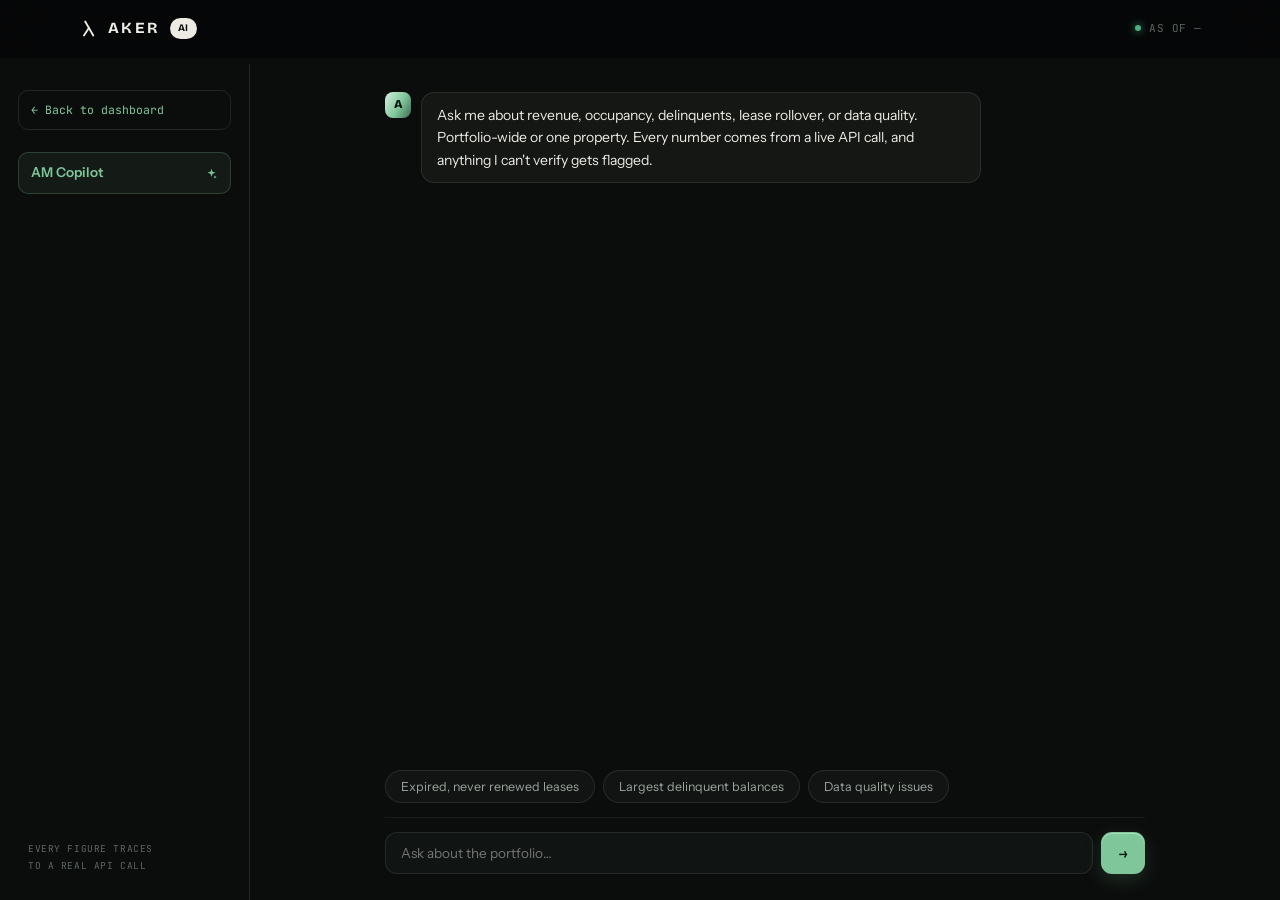
==== commit be16ebd9: "Nav cleanup and Verify explanations (brief sections 1-4) - dashboard.html: the top-right AM Copilot " ====
--- a/web/copilot.html
+++ b/web/copilot.html
@@ -37,11 +37,8 @@
 
 <div class="copilot-layout">
   <aside class="copilot-sidebar">
-    <div class="copilot-side-label">PRODUCT SUITE</div>
-    <a class="copilot-side-link" href="index.html">Home</a>
-    <a class="copilot-side-link" href="dashboard.html">AM Dashboard</a>
-    <a class="copilot-side-link on" href="copilot.html">AM Copilot</a>
-    <a class="copilot-side-link" href="how-it-works.html">How it's built</a>
+    <a class="copilot-back" href="dashboard.html">&larr; Back to dashboard</a>
+    <div class="copilot-side-ident">AM Copilot <svg class="side-spark" viewBox="0 0 24 24" aria-hidden="true"><path d="M12 3l1.9 5.6L19.5 10.5l-5.6 1.9L12 18l-1.9-5.6L4.5 10.5l5.6-1.9z"/><path d="M18.5 15.5l.8 2.2 2.2.8-2.2.8-.8 2.2-.8-2.2-2.2-.8 2.2-.8z"/></svg></div>
     <div class="copilot-side-foot">EVERY FIGURE TRACES<br>TO A REAL API CALL</div>
   </aside>
 
--- a/web/style.css
+++ b/web/style.css
@@ -415,9 +415,30 @@
 .copilot-side-foot{margin-top:auto;font-family:'JetBrains Mono';font-size:9.5px;color:var(--faint);
   letter-spacing:.06em;padding:0 10px;line-height:1.8}
 
+/* the AI product carries a sparkle mark so it reads as a different kind of thing
+   from the dashboard, not just another nav link */
+.side-spark{width:13px;height:13px;fill:var(--cyan);stroke:none;flex:none;margin-left:auto}
+.copilot-side-link.ai{gap:7px}
+
+/* copilot page sidebar: the only exit is back to the dashboard */
+.copilot-back{display:inline-flex;align-items:center;gap:7px;font-family:'JetBrains Mono';
+  font-size:11.5px;color:var(--cyan);text-decoration:none;padding:10px 12px;border:1px solid var(--line);
+  border-radius:10px;transition:border-color .2s,background .2s;margin-bottom:18px}
+.copilot-back:hover{border-color:rgba(127,199,155,.35);background:rgba(127,199,155,.06)}
+.copilot-side-ident{display:flex;align-items:center;gap:8px;padding:9px 12px;font-size:13.5px;
+  font-weight:600;color:var(--cyan);background:rgba(127,199,155,.08);border:1px solid rgba(127,199,155,.22);
+  border-radius:10px}
+.copilot-side-ident .side-spark{margin-left:auto}
+
 .copilot-main{display:flex;flex-direction:column;height:calc(100vh - 64px);max-width:820px;
   width:100%;margin:0 auto;padding:0 30px}
 .copilot-messages{flex:1;overflow-y:auto;padding:28px 0;display:flex;flex-direction:column;gap:16px}
+/* Children of a column flexbox shrink by default once content passes the container
+   height. Bubbles resist via their text's min-content size, but the cards use
+   overflow:hidden, which strips that automatic minimum -- so past one screenful,
+   flexbox silently compressed every card to its padding (30px strips, clipped
+   tables, "empty" cards) instead of letting the thread scroll. Never shrink. */
+.copilot-messages > *{flex-shrink:0}
 .copilot-msg{display:flex;align-items:flex-start;gap:10px}
 .copilot-msg.user{flex-direction:row-reverse}
 .copilot-avatar{width:26px;height:26px;border-radius:8px;background:var(--grad);flex:none;
@@ -528,6 +549,10 @@
 .verify-sql,.verify-args{font-family:'JetBrains Mono';font-size:10.5px;color:var(--dim);white-space:pre-wrap;
   border-top:1px solid var(--line-2);margin-top:9px;padding-top:9px}
 .verify-noargs{font-family:'JetBrains Mono';font-size:10px;color:var(--faint);margin-top:8px}
+.verify-how{font-size:12px;line-height:1.55;color:var(--dim);border-top:1px solid var(--line-2);
+  margin-top:10px;padding-top:9px}
+.verify-how span{display:block;font-family:'JetBrains Mono';font-size:8.5px;letter-spacing:.12em;
+  color:var(--cyan);margin-bottom:4px}
 
 /* the SQL receipt under a query card: exactly how a number was computed */
 .copilot-sql{margin-top:10px}
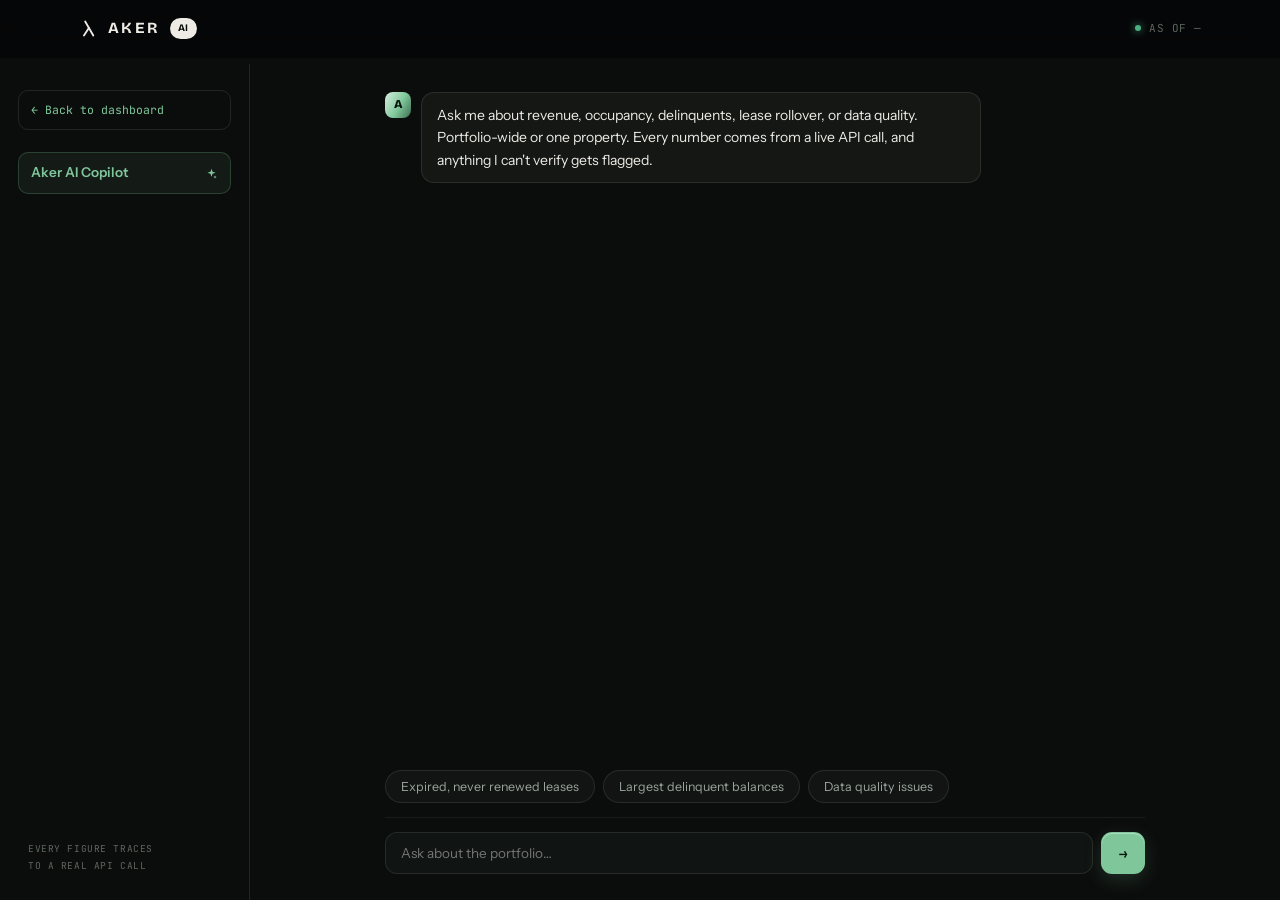
==== commit d96f0820: "v4: demo login with session flag, loading state, actionable status chips, reversed architecture stor" ====
--- a/web/copilot.html
+++ b/web/copilot.html
@@ -3,7 +3,7 @@
 <head>
 <meta charset="UTF-8">
 <meta name="viewport" content="width=device-width, initial-scale=1.0">
-<title>AKER AI &middot; AM Copilot</title>
+<title>AKER AI &middot; Copilot</title>
 <link rel="preconnect" href="https://fonts.googleapis.com">
 <link rel="preconnect" href="https://fonts.gstatic.com" crossorigin>
 <link href="https://fonts.googleapis.com/css2?family=Bricolage+Grotesque:opsz,wght@12..96,400..800&family=Instrument+Sans:wght@400;500;600;700&family=JetBrains+Mono:wght@400;500;600&display=swap" rel="stylesheet">
@@ -28,7 +28,7 @@
 
 <nav id="nav">
   <div class="nav-in">
-    <a class="logo" href="index.html"><svg class="logo-glyph" viewBox="0 0 24 24" aria-hidden="true"><path d="M8.2 4 L17.5 20"/><path d="M12.4 11.3 L6.8 20"/></svg><span class="logo-word">AKER</span><span class="logo-pill">AI</span></a>
+    <a class="logo" href="dashboard.html"><svg class="logo-glyph" viewBox="0 0 24 24" aria-hidden="true"><path d="M8.2 4 L17.5 20"/><path d="M12.4 11.3 L6.8 20"/></svg><span class="logo-word">AKER</span><span class="logo-pill">AI</span></a>
     <div class="nav-cta">
       <span class="hero-note"><span class="live-dot"></span><span id="asOfNote">AS OF &mdash;</span></span>
     </div>
@@ -38,7 +38,7 @@
 <div class="copilot-layout">
   <aside class="copilot-sidebar">
     <a class="copilot-back" href="dashboard.html">&larr; Back to dashboard</a>
-    <div class="copilot-side-ident">AM Copilot <svg class="side-spark" viewBox="0 0 24 24" aria-hidden="true"><path d="M12 3l1.9 5.6L19.5 10.5l-5.6 1.9L12 18l-1.9-5.6L4.5 10.5l5.6-1.9z"/><path d="M18.5 15.5l.8 2.2 2.2.8-2.2.8-.8 2.2-.8-2.2-2.2-.8 2.2-.8z"/></svg></div>
+    <div class="copilot-side-ident">Aker AI Copilot <svg class="side-spark" viewBox="0 0 24 24" aria-hidden="true"><path d="M12 3l1.9 5.6L19.5 10.5l-5.6 1.9L12 18l-1.9-5.6L4.5 10.5l5.6-1.9z"/><path d="M18.5 15.5l.8 2.2 2.2.8-2.2.8-.8 2.2-.8-2.2-2.2-.8 2.2-.8z"/></svg></div>
     <div class="copilot-side-foot">EVERY FIGURE TRACES<br>TO A REAL API CALL</div>
   </aside>
 
--- a/web/style.css
+++ b/web/style.css
@@ -56,6 +56,9 @@
 .gate-input:focus{outline:none;border-color:var(--cyan)}
 .gate-enter{width:100%;justify-content:center;margin-top:6px}
 .gate-note{margin-top:16px;font-family:'JetBrains Mono';font-size:9.5px;color:var(--faint);letter-spacing:.06em;text-align:center}
+.gate-error{display:none;font-size:12px;color:var(--loss);background:rgba(226,131,111,.08);
+  border:1px solid rgba(226,131,111,.3);border-radius:9px;padding:8px 12px;margin-bottom:14px}
+.gate-error.shown{display:block}
 
 /* NAV */
 nav{position:fixed;top:0;left:0;right:0;z-index:50;backdrop-filter:blur(16px);background:rgba(5,5,7,.82);border-bottom:1px solid transparent;transition:border-color .3s}
@@ -133,6 +136,66 @@
 .pillar .tagline{font-family:'JetBrains Mono';font-size:9.5px;letter-spacing:.09em;text-transform:uppercase;color:var(--cyan)}
 
 /* LOOP — no paragraph */
+/* ───────── ARCHITECTURE STACK — foundation at the bottom, pulses flow upward ───────── */
+.arch{padding:64px 0}
+.arch-stack{max-width:760px;margin:0 auto;display:flex;flex-direction:column}
+.arch-layer{display:grid;grid-template-columns:120px 1fr;gap:18px;border:1px solid var(--line);
+  border-radius:16px;background:var(--glass);backdrop-filter:blur(10px);padding:18px 22px;
+  transition:border-color .25s}
+.arch-layer:hover{border-color:rgba(127,199,155,.3)}
+.arch-layer.ai{border-color:rgba(201,169,106,.35);background:rgba(201,169,106,.05)}
+.arch-layer.ai:hover{border-color:rgba(201,169,106,.55)}
+.arch-tag{font-family:'JetBrains Mono';font-size:9.5px;letter-spacing:.14em;color:var(--cyan);padding-top:3px}
+.arch-tag.warn{color:var(--warn)}
+.arch-title{font-size:13.5px;font-weight:600;margin-bottom:9px}
+.arch-title .mono{font-size:12px;color:var(--cyan);font-weight:500}
+.arch-layer.ai .arch-title .mono{color:var(--warn)}
+.arch-chips{display:flex;flex-wrap:wrap;gap:6px;margin-bottom:8px}
+.arch-chips span{font-family:'JetBrains Mono';font-size:10px;color:var(--dim);
+  border:1px solid var(--line);border-radius:99px;padding:3px 9px}
+.arch-chips.dim span{color:var(--faint)}
+.arch-chips.views span{color:var(--cyan);border-color:rgba(127,199,155,.25);background:rgba(127,199,155,.05)}
+.arch-note{font-size:12px;color:var(--dim);line-height:1.55}
+.arch-explore{margin-top:12px;font-family:'JetBrains Mono';font-size:10px;letter-spacing:.06em;
+  color:var(--cyan);background:transparent;border:1px solid rgba(127,199,155,.28);border-radius:99px;
+  padding:5px 13px;cursor:pointer;transition:background .2s,border-color .2s}
+.arch-explore:hover{background:rgba(127,199,155,.08);border-color:rgba(127,199,155,.5)}
+.layer-dive-grid{display:grid;grid-template-columns:1fr 1fr;gap:24px;margin-top:18px}
+@media (max-width:600px){.layer-dive-grid{grid-template-columns:1fr}}
+.layer-dive-h{font-family:'JetBrains Mono';font-size:9.5px;letter-spacing:.13em;margin-bottom:10px;color:var(--cyan)}
+.layer-dive-h.found{color:var(--warn)}
+.dive-item{font-size:12.5px;color:var(--dim);line-height:1.55;border-left:2px solid rgba(127,199,155,.3);
+  padding:2px 0 2px 12px;margin-bottom:12px}
+.dive-item b{color:var(--ink)}
+.found .dive-item,.dive-item.found{border-left-color:rgba(201,169,106,.45)}
+.arch-note .mono{font-size:11px;color:var(--cyan)}
+.arch-er{display:flex;align-items:center;gap:8px;flex-wrap:wrap;margin-bottom:9px}
+.er-node{font-family:'JetBrains Mono';font-size:11px;color:var(--ink);border:1px solid rgba(127,199,155,.3);
+  background:rgba(127,199,155,.07);border-radius:8px;padding:5px 11px}
+.er-arrow{color:var(--faint);font-size:13px}
+.arch-boxes{display:flex;gap:12px;flex-wrap:wrap;margin-bottom:8px}
+.arch-box{border:1px solid var(--line);border-radius:12px;padding:10px 16px;background:var(--void-2)}
+.arch-box b{display:block;font-family:'Bricolage Grotesque';font-weight:600;font-size:13.5px}
+.arch-box .mono{font-size:10px;color:var(--faint)}
+.arch-files{display:flex;gap:5px;margin-bottom:9px}
+.arch-file{width:26px;height:32px;border:1.5px solid rgba(127,199,155,.4);border-radius:4px;position:relative;background:var(--void-2)}
+.arch-file::before{content:"";position:absolute;top:6px;left:5px;right:5px;height:2px;background:rgba(127,199,155,.35);
+  box-shadow:0 5px 0 rgba(127,199,155,.25),0 10px 0 rgba(127,199,155,.15)}
+
+/* connectors: dashed vertical line with a pulse dot climbing it, forever -- data
+   flows UP this diagram. Fork connector splits the API into the two surfaces. */
+.arch-link{position:relative;height:34px;width:120px;margin:0 auto}
+.arch-line{position:absolute;left:50%;top:0;bottom:0;width:2px;transform:translateX(-50%);
+  background:repeating-linear-gradient(180deg,rgba(127,199,155,.45) 0 7px,transparent 7px 13px)}
+.arch-link.fork svg{position:absolute;inset:0;width:100%;height:100%;fill:none;
+  stroke:rgba(127,199,155,.45);stroke-width:2;stroke-dasharray:7 6}
+.arch-pulse{position:absolute;left:50%;top:0;width:7px;height:7px;border-radius:50%;
+  background:var(--cyan);box-shadow:0 0 10px var(--cyan);transform:translateX(-50%);
+  animation:arch-flow 2.2s ease-in-out infinite}
+@keyframes arch-flow{0%{top:-2px;opacity:0}15%{opacity:1}85%{opacity:1}100%{top:calc(100% - 5px);opacity:0}}
+@media (max-width:640px){.arch-layer{grid-template-columns:1fr;gap:8px}}
+@media (prefers-reduced-motion: reduce){.arch-pulse{animation:none;display:none}}
+
 .loop{padding:64px 0}
 .loop-track{display:grid;grid-template-columns:repeat(4,1fr);gap:14px;position:relative;margin-top:10px}
 .loop-track::before{content:"";position:absolute;top:29px;left:11%;right:11%;height:2px;z-index:0;background:repeating-linear-gradient(90deg,rgba(127,199,155,.5) 0 9px,transparent 9px 17px)}
@@ -141,6 +204,39 @@
 .loop-dot svg{width:22px;height:22px;stroke:var(--cyan);fill:none;stroke-width:1.6;stroke-linecap:round;stroke-linejoin:round}
 .loop-node h4{font-family:'Bricolage Grotesque';font-weight:600;font-size:16px}
 .loop-step{font-family:'JetBrains Mono';font-size:10px;letter-spacing:.14em;color:var(--cyan);margin-bottom:8px}
+
+/* pipeline deep dive: nodes are buttons; a pulse rides the track to the chosen
+   stage, then its panel opens below with the real content for that stage */
+button.loop-node{background:none;border:none;cursor:pointer;color:inherit;font:inherit}
+.loop-node.active .loop-dot{border-color:rgba(127,199,155,.55);box-shadow:0 0 0 7px var(--void),0 0 18px rgba(127,199,155,.35)}
+.loop-pulse{position:absolute;top:26px;left:12%;width:8px;height:8px;border-radius:50%;z-index:2;
+  background:var(--cyan);box-shadow:0 0 12px var(--cyan);opacity:0;transition:left .55s cubic-bezier(.2,.8,.2,1),opacity .2s}
+.loop-pulse.riding{opacity:1}
+.loop-detail{max-width:980px;margin:26px auto 0;overflow:hidden;max-height:0;opacity:0;
+  transition:max-height .5s cubic-bezier(.2,.8,.2,1),opacity .4s}
+.loop-detail.open{max-height:640px;opacity:1}
+.ld-card{border:1px solid var(--line);border-radius:18px;background:var(--glass);backdrop-filter:blur(12px);
+  padding:24px 26px;max-height:560px;overflow-y:auto}
+.ld-grid{display:grid;grid-template-columns:1fr 1fr;gap:22px}
+@media (max-width:820px){.ld-grid{grid-template-columns:1fr}}
+.ld-h{font-family:'JetBrains Mono';font-size:9.5px;letter-spacing:.13em;color:var(--cyan);margin-bottom:9px}
+.ld-code{font-family:'JetBrains Mono';font-size:10.5px;line-height:1.7;color:var(--dim);white-space:pre-wrap;
+  background:var(--void);border:1px solid var(--line-2);border-radius:10px;padding:12px 14px}
+.ld-code b{color:var(--cyan);font-weight:500}
+.ld-note{font-size:12px;color:var(--dim);line-height:1.55;margin-top:10px}
+.ld-note b{color:var(--ink)}
+.ld-row{display:flex;justify-content:space-between;gap:12px;padding:5px 0;font-size:12px;color:var(--dim);
+  border-bottom:1px solid var(--line-2)}
+.ld-row:last-child{border-bottom:none}
+.ld-row .mono{color:var(--ink);font-size:11px}
+.ld-flag{border:1px solid rgba(201,169,106,.3);background:rgba(201,169,106,.06);border-radius:10px;
+  padding:10px 13px;font-size:12px;color:var(--dim);line-height:1.5;margin-bottom:8px}
+.ld-flag .mono{color:var(--warn);font-size:10px}
+.ld-arrow{text-align:center;color:var(--faint);font-size:16px;padding:6px 0}
+@media (prefers-reduced-motion: reduce){
+  .loop-pulse{transition:none}
+  .loop-detail{transition:none}
+}
 
 /* REVENUE / DONUT PANELS */
 .eq-sec{padding:64px 0}
@@ -249,6 +345,12 @@
 .dash-pitem.all{margin-bottom:8px;padding-bottom:9px;border-bottom:1px solid var(--line-2)}
 
 .dash-main{padding:28px 32px 60px}
+.dash-loading{display:flex;flex-direction:column;align-items:center;gap:16px;padding:120px 0;
+  font-family:'JetBrains Mono';font-size:11px;letter-spacing:.12em;color:var(--faint)}
+.dash-spinner{width:34px;height:34px;border-radius:50%;border:2.5px solid var(--line);
+  border-top-color:var(--cyan);animation:dash-spin .8s linear infinite}
+@keyframes dash-spin{to{transform:rotate(360deg)}}
+@media (prefers-reduced-motion: reduce){.dash-spinner{animation:none;border-top-color:var(--line)}}
 
 /* header block after Aker's AM Dashboard: eyebrow, big title, real fact chips, and
    Healthy/Watch status chips computed live from data quality flags */
@@ -261,7 +363,11 @@
   border-radius:8px;padding:5px 11px}
 .dash-head-status{display:flex;gap:8px;margin-top:34px}
 .status-chip{display:inline-flex;align-items:center;gap:7px;font-size:12px;font-weight:600;
-  border-radius:9px;padding:6px 12px;border:1px solid var(--line);background:var(--glass-2)}
+  border-radius:9px;padding:6px 12px;border:1px solid var(--line);background:var(--glass-2);
+  color:var(--ink);font-family:'Instrument Sans';cursor:pointer;transition:border-color .2s,background .2s}
+.status-chip:hover{border-color:rgba(127,199,155,.35)}
+.status-chip.on{border-color:var(--cyan);background:rgba(127,199,155,.1)}
+.status-chip.watch.on{border-color:var(--warn);background:rgba(201,169,106,.1)}
 .status-chip .sdot{width:7px;height:7px;border-radius:50%;flex:none}
 .status-chip.healthy .sdot{background:var(--profit);box-shadow:0 0 8px var(--profit)}
 .status-chip.watch .sdot{background:var(--warn);box-shadow:0 0 8px var(--warn)}
@@ -418,6 +524,10 @@
 /* the AI product carries a sparkle mark so it reads as a different kind of thing
    from the dashboard, not just another nav link */
 .side-spark{width:13px;height:13px;fill:var(--cyan);stroke:none;flex:none;margin-left:auto}
+.side-glyph{width:13px;height:13px;stroke:currentColor;fill:none;stroke-width:1.8;stroke-linecap:round;
+  stroke-linejoin:round;flex:none;margin-left:auto;opacity:.8}
+.dash-sidebar-head.props{display:flex;align-items:center;gap:7px}
+.dash-sidebar-head.props .side-glyph{margin-left:0;width:12px;height:12px}
 .copilot-side-link.ai{gap:7px}
 
 /* copilot page sidebar: the only exit is back to the dashboard */
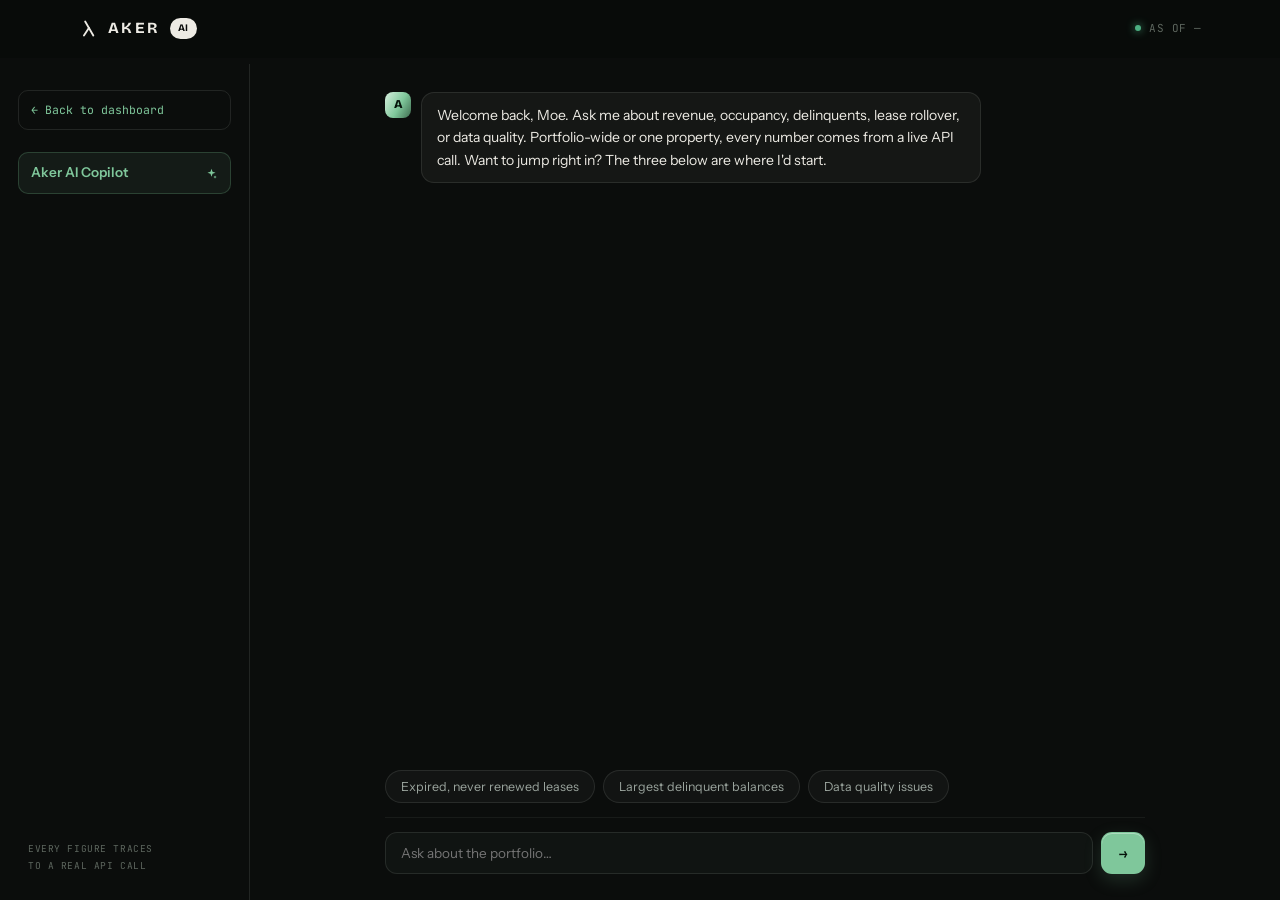
==== commit 595bab93: "Grid click fix (pointer capture retargeting), tab reset, table filters, Moe greeting, popover stacki" ====
--- a/web/copilot.html
+++ b/web/copilot.html
@@ -46,7 +46,7 @@
     <div class="copilot-messages" id="copilotMessages">
       <div class="copilot-msg assistant">
         <span class="copilot-avatar">A</span>
-        <div class="copilot-bubble-text">Ask me about revenue, occupancy, delinquents, lease rollover, or data quality. Portfolio-wide or one property. Every number comes from a live API call, and anything I can't verify gets flagged.</div>
+        <div class="copilot-bubble-text">Welcome back, Moe. Ask me about revenue, occupancy, delinquents, lease rollover, or data quality. Portfolio-wide or one property, every number comes from a live API call. Want to jump right in? The three below are where I'd start.</div>
       </div>
     </div>
     <div class="copilot-suggest" id="copilotSuggest">
--- a/web/style.css
+++ b/web/style.css
@@ -12,6 +12,7 @@
   --warn:#C9A96A;
 }
 *{margin:0;padding:0;box-sizing:border-box}
+:focus-visible{outline:2px solid rgba(127,199,155,.55);outline-offset:2px;border-radius:4px}
 html{scroll-behavior:smooth;overflow-x:hidden}
 section[id]{scroll-margin-top:86px}
 body{background:var(--void);color:var(--ink);font-family:'Instrument Sans',system-ui,sans-serif;font-size:15px;line-height:1.6;overflow-x:hidden}
@@ -42,7 +43,7 @@
 .modal.open{opacity:1;visibility:visible}
 .modal-backdrop{position:absolute;inset:0;background:rgba(3,4,6,.72);backdrop-filter:blur(8px)}
 .modal-card{position:relative;width:100%;max-width:400px;border:1px solid var(--line);border-radius:20px;
-  background:rgba(10,11,16,.96);padding:36px 32px;box-shadow:0 40px 90px rgba(0,0,0,.6);
+  background:rgba(13,16,14,.97);padding:36px 32px;box-shadow:0 40px 90px rgba(0,0,0,.6);
   transform:translateY(14px) scale(.98);transition:transform .3s cubic-bezier(.2,.8,.2,1)}
 .modal.open .modal-card{transform:none}
 .modal-close{position:absolute;top:14px;right:16px;width:32px;height:32px;border-radius:9px;border:none;
@@ -61,7 +62,7 @@
 .gate-error.shown{display:block}
 
 /* NAV */
-nav{position:fixed;top:0;left:0;right:0;z-index:50;backdrop-filter:blur(16px);background:rgba(5,5,7,.82);border-bottom:1px solid transparent;transition:border-color .3s}
+nav{position:fixed;top:0;left:0;right:0;z-index:50;backdrop-filter:blur(16px);background:rgba(9,12,10,.86);border-bottom:1px solid transparent;transition:border-color .3s}
 nav.scrolled{border-bottom-color:var(--line)}
 .nav-in{max-width:1180px;margin:0 auto;padding:16px 28px;display:flex;align-items:center;gap:30px}
 /* wordmark after Aker AI's own lockup: lambda-style glyph, AKER, an AI pill */
@@ -84,7 +85,7 @@
 .hero{min-height:92vh;display:flex;flex-direction:column;justify-content:center;padding-top:100px;overflow:hidden}
 #heroField{position:absolute;inset:0;width:100%;height:100%;opacity:.85;z-index:0}
 .hero-in{position:relative;z-index:2;text-align:center}
-.eyebrow{display:inline-flex;align-items:center;gap:9px;font-family:'JetBrains Mono';font-size:11px;letter-spacing:.14em;text-transform:uppercase;color:var(--cyan);border:1px solid rgba(255,255,255,.12);background:rgba(5,5,7,.55);backdrop-filter:blur(6px);padding:7px 16px;border-radius:99px;margin-bottom:26px}
+.eyebrow{display:inline-flex;align-items:center;gap:9px;font-family:'JetBrains Mono';font-size:11px;letter-spacing:.14em;text-transform:uppercase;color:var(--cyan);border:1px solid rgba(255,255,255,.12);background:rgba(9,12,10,.55);backdrop-filter:blur(6px);padding:7px 16px;border-radius:99px;margin-bottom:26px}
 .eyebrow .dot{width:6px;height:6px;border-radius:50%;background:var(--profit);box-shadow:0 0 10px var(--profit);animation:pulse 2s infinite}
 @keyframes pulse{50%{opacity:.35}}
 h1{font-family:'Bricolage Grotesque';font-weight:800;font-size:clamp(52px,10vw,128px);line-height:.98;letter-spacing:-.035em;margin-bottom:20px}
@@ -96,7 +97,7 @@
 .hero-note{display:inline-flex;align-items:center;gap:8px;font-family:'JetBrains Mono';font-size:11px;color:var(--faint);letter-spacing:.05em}
 .live-dot{width:6px;height:6px;border-radius:50%;background:var(--profit);box-shadow:0 0 8px var(--profit);animation:pulse 2s infinite;flex:none}
 
-.tape{margin-top:48px;border-top:1px solid var(--line);border-bottom:1px solid var(--line);overflow:hidden;white-space:nowrap;background:rgba(8,9,12,.6);backdrop-filter:blur(8px);font-family:'JetBrains Mono';font-size:12.5px;padding:12px 0;position:relative;z-index:2;
+.tape{margin-top:48px;border-top:1px solid var(--line);border-bottom:1px solid var(--line);overflow:hidden;white-space:nowrap;background:rgba(11,14,12,.62);backdrop-filter:blur(8px);font-family:'JetBrains Mono';font-size:12.5px;padding:12px 0;position:relative;z-index:2;
   -webkit-mask-image:linear-gradient(90deg,transparent,#000 7%,#000 93%,transparent);mask-image:linear-gradient(90deg,transparent,#000 7%,#000 93%,transparent)}
 .tape-track{display:inline-flex;gap:44px;padding-right:44px;animation:scroll 36s linear infinite}
 .tape:hover .tape-track{animation-play-state:paused}
@@ -240,7 +241,11 @@
 
 /* REVENUE / DONUT PANELS */
 .eq-sec{padding:64px 0}
-.eq-panel{border:1px solid var(--line);border-radius:22px;background:var(--glass);backdrop-filter:blur(14px);overflow:hidden}
+.eq-panel{border:1px solid var(--line);border-radius:18px;overflow:hidden;backdrop-filter:blur(14px);
+  background:linear-gradient(180deg,rgba(237,235,228,.055) 0%,rgba(237,235,228,.02) 100%);
+  box-shadow:0 18px 40px rgba(0,0,0,.30),inset 0 1px 0 rgba(237,235,228,.045);
+  transition:border-color .2s ease,box-shadow .2s ease}
+.eq-panel:hover{border-color:rgba(154,164,157,.24)}
 .eq-head{display:flex;align-items:center;gap:12px;padding:22px 28px;border-bottom:1px solid var(--line-2);flex-wrap:wrap}
 .eq-title{font-family:'Bricolage Grotesque';font-weight:600;font-size:16px}
 .eq-sub{font-size:12px;color:var(--faint)}
@@ -283,7 +288,7 @@
 .anomaly-body .detail{font-size:13px;color:var(--dim)}
 
 /* FOOTER */
-footer{border-top:1px solid var(--line);padding:44px 0 52px;position:relative;z-index:2;background:rgba(8,9,12,.72)}
+footer{border-top:1px solid var(--line);padding:44px 0 52px;position:relative;z-index:2;background:rgba(11,14,12,.74)}
 .foot-in{display:flex;align-items:flex-start;gap:40px;flex-wrap:wrap}
 .foot-brand p{margin-top:12px;font-size:12.5px;color:var(--faint);max-width:320px}
 .foot-col{margin-left:auto;display:flex;gap:64px;flex-wrap:wrap}
@@ -338,7 +343,10 @@
 .dash-search input{width:100%;padding:9px 12px;border-radius:9px;border:1px solid var(--line);background:var(--void);color:var(--ink);font-family:'Instrument Sans';font-size:13px}
 .dash-search input:focus{outline:none;border-color:var(--cyan)}
 .dash-plist{display:flex;flex-direction:column;gap:2px}
-.dash-pitem{display:flex;align-items:center;justify-content:space-between;gap:8px;padding:9px 10px;border-radius:9px;cursor:pointer;font-size:13px;color:var(--dim);transition:background .15s,color .15s}
+.dash-pitem{display:flex;align-items:center;justify-content:space-between;gap:8px;padding:10px 12px;
+  border-radius:10px;cursor:pointer;font-size:13px;color:var(--dim);
+  transition:background .2s ease,color .2s ease,transform .2s ease}
+.dash-pitem:hover{transform:translateX(2px)}
 .dash-pitem:hover{background:var(--glass);color:var(--ink)}
 .dash-pitem.on{background:rgba(127,199,155,.1);color:var(--cyan);font-weight:600}
 .dash-pitem .pi-amt{font-family:'JetBrains Mono';font-size:10.5px;color:inherit;opacity:.7}
@@ -392,6 +400,12 @@
 .signals-row .signal:last-of-type{border-right:none;margin-right:0}
 .signals-row .signals-evidence{flex:none;align-self:center;margin-left:6px}
 .signal{border-bottom:1px solid var(--line-2);padding-bottom:14px}
+.signal.clickable{cursor:pointer;border-radius:10px;transition:background .2s ease}
+.signal.clickable:hover{background:rgba(127,199,155,.05)}
+.signals-row .signal.clickable{padding:8px 20px 8px 10px}
+.signal-go{font-size:9.5px;letter-spacing:.08em;color:var(--cyan);margin-top:9px;opacity:0;
+  transition:opacity .2s ease}
+.signal.clickable:hover .signal-go{opacity:1}
 .signal:last-child{border-bottom:none;padding-bottom:0}
 .signal-text{font-size:13px;line-height:1.55;color:var(--ink);margin-bottom:9px}
 .signal-tags{display:flex;gap:6px;flex-wrap:wrap}
@@ -402,8 +416,17 @@
   display:inline-flex;align-items:center;gap:6px;margin-top:2px}
 .signals-evidence:hover{text-decoration:underline}
 
-.dash-kpi-strip{display:grid;grid-template-columns:repeat(5,1fr);gap:12px;margin-bottom:26px}
-.kpi-tile{position:relative;border:1px solid var(--line);border-radius:14px;padding:16px 18px;background:var(--void-2)}
+/* position+z so hover popovers always paint above the tab row and chart panels
+   below the strip -- the polish pass's hover transform made each tile a stacking
+   context, which had trapped the popovers underneath later sections */
+.dash-kpi-strip{display:grid;grid-template-columns:repeat(5,1fr);gap:12px;margin-bottom:26px;
+  position:relative;z-index:35}
+.kpi-tile{position:relative;border:1px solid var(--line);border-radius:14px;padding:18px 20px;
+  background:linear-gradient(180deg,#131715 0%,var(--void-2) 100%);
+  box-shadow:0 10px 26px rgba(0,0,0,.26),inset 0 1px 0 rgba(237,235,228,.04);
+  transition:transform .2s ease,border-color .2s ease,box-shadow .2s ease}
+.kpi-tile:hover{transform:translateY(-2px);border-color:rgba(127,199,155,.28);z-index:40;
+  box-shadow:0 16px 34px rgba(0,0,0,.34),inset 0 1px 0 rgba(237,235,228,.05)}
 .kpi-tile .ki{width:26px;height:26px;border-radius:8px;background:rgba(127,199,155,.1);
   border:1px solid rgba(127,199,155,.22);display:grid;place-items:center;margin-bottom:10px}
 .kpi-tile .ki svg{width:13px;height:13px;stroke:var(--cyan);fill:none;stroke-width:2;stroke-linecap:round;stroke-linejoin:round}
@@ -416,7 +439,7 @@
    panels (revenue breakdown, top delinquent balances, next lease expirations) */
 .kpi-tile.has-pop:hover{border-color:rgba(127,199,155,.3)}
 .kpi-pop{position:absolute;left:0;right:0;top:calc(100% + 6px);z-index:30;
-  background:#0c0e14;border:1px solid var(--line);border-radius:12px;padding:12px 14px;
+  background:#0d100e;border:1px solid var(--line);border-radius:12px;padding:12px 14px;
   box-shadow:0 24px 60px rgba(0,0,0,.6);opacity:0;visibility:hidden;translate:0 -4px;
   transition:opacity .18s ease,visibility .18s ease,translate .18s ease;pointer-events:none}
 .kpi-tile.has-pop:hover .kpi-pop{opacity:1;visibility:visible;translate:0 0}
@@ -466,6 +489,11 @@
 .units-tools input,.units-tools select{padding:8px 12px;border-radius:9px;border:1px solid var(--line);background:var(--void);color:var(--ink);font-family:'Instrument Sans';font-size:12.5px}
 .units-tools input{width:190px}
 .units-tools input:focus,.units-tools select:focus{outline:none;border-color:var(--cyan)}
+.units-balance-toggle{display:inline-flex;align-items:center;gap:7px;font-size:12.5px;color:var(--dim);
+  padding:8px 12px;border:1px solid var(--line);border-radius:9px;cursor:pointer;user-select:none;
+  transition:border-color .2s ease,color .2s ease}
+.units-balance-toggle:hover{color:var(--ink);border-color:rgba(127,199,155,.3)}
+.units-balance-toggle input{accent-color:var(--cyan)}
 
 .dash-section{margin-bottom:24px}
 .dash-grid-2{display:grid;grid-template-columns:1fr 1fr;gap:18px}
@@ -704,3 +732,52 @@
   .copilot-layout{grid-template-columns:1fr}
   .copilot-sidebar{display:none}
 }
+
+
+/* ───────── UNIT GRID — pannable/zoomable seating-chart view of a property's real
+   units. Grid order = unit number; no floor plan is faked. ───────── */
+.prop-pane{animation:none}
+.unit-grid-viewport{position:relative;height:560px;overflow:hidden;cursor:grab;
+  background:
+    radial-gradient(circle at 30% 20%, rgba(127,199,155,.04), transparent 50%),
+    var(--void);touch-action:none}
+.unit-grid-viewport.grabbing{cursor:grabbing}
+.unit-grid-inner{position:absolute;top:0;left:0;transform-origin:0 0;will-change:transform}
+.ug-cell{position:absolute;width:58px;height:58px;border-radius:9px;display:grid;place-items:center;
+  font-family:'JetBrains Mono';font-size:9px;color:var(--dim);cursor:pointer;user-select:none;
+  border:1px solid var(--line);transition:border-color .2s ease,box-shadow .2s ease}
+.ug-cell span{pointer-events:none;max-width:52px;overflow:hidden;text-overflow:ellipsis;white-space:nowrap}
+.ug-cell:hover{border-color:rgba(237,235,228,.45);box-shadow:0 0 0 2px rgba(237,235,228,.12);z-index:2}
+.ug-cell.occupied{background:rgba(76,175,130,.16);border-color:rgba(76,175,130,.35);color:#9fd9bb}
+.ug-cell.notice{background:rgba(201,169,106,.16);border-color:rgba(201,169,106,.4);color:var(--warn)}
+.ug-cell.vacant{background:rgba(226,131,111,.14);border-color:rgba(226,131,111,.4);color:#e8a190}
+.ug-cell.other{background:rgba(154,164,157,.1);border-color:rgba(154,164,157,.28);color:var(--faint)}
+
+.grid-zoom{position:absolute;top:14px;right:14px;display:flex;flex-direction:column;gap:6px;z-index:5}
+.grid-zoom button{width:34px;height:34px;border-radius:9px;border:1px solid var(--line);cursor:pointer;
+  background:rgba(13,16,14,.92);color:var(--ink);font-size:16px;font-family:'JetBrains Mono',monospace;
+  transition:border-color .2s ease,background .2s ease}
+.grid-zoom button:hover{border-color:rgba(127,199,155,.45);background:rgba(127,199,155,.1)}
+
+.grid-minimap{position:absolute;right:14px;bottom:14px;width:140px;z-index:5;cursor:pointer;
+  background:rgba(13,16,14,.9);border:1px solid var(--line);border-radius:8px;overflow:hidden}
+.mm-view{position:absolute;border:1.5px solid var(--cyan);border-radius:3px;background:rgba(127,199,155,.12);
+  pointer-events:none}
+.grid-hint{position:absolute;left:14px;bottom:14px;font-size:9px;letter-spacing:.1em;color:var(--faint);
+  background:rgba(13,16,14,.85);border:1px solid var(--line-2);border-radius:99px;padding:5px 12px;z-index:5}
+
+.grid-legend{display:flex;gap:14px;margin-left:auto;font-size:11px;color:var(--dim);align-items:center}
+.grid-legend span{display:inline-flex;align-items:center;gap:6px}
+.grid-legend .lg{width:10px;height:10px;border-radius:3px;display:inline-block}
+.grid-legend .lg.occupied{background:rgba(76,175,130,.55)}
+.grid-legend .lg.notice{background:rgba(201,169,106,.6)}
+.grid-legend .lg.vacant{background:rgba(226,131,111,.55)}
+.grid-legend .lg.other{background:rgba(154,164,157,.45)}
+
+/* sidebar drill-down state */
+.dash-side-viewing{font-family:'JetBrains Mono';font-size:9px;letter-spacing:.16em;color:var(--faint);
+  padding:14px 10px 6px}
+.dash-change-prop{margin-top:10px;width:100%;text-align:left;font-family:'JetBrains Mono';font-size:10.5px;
+  color:var(--cyan);background:transparent;border:1px dashed rgba(127,199,155,.3);border-radius:9px;
+  padding:9px 12px;cursor:pointer;transition:border-color .2s ease,background .2s ease}
+.dash-change-prop:hover{border-color:rgba(127,199,155,.55);background:rgba(127,199,155,.06)}
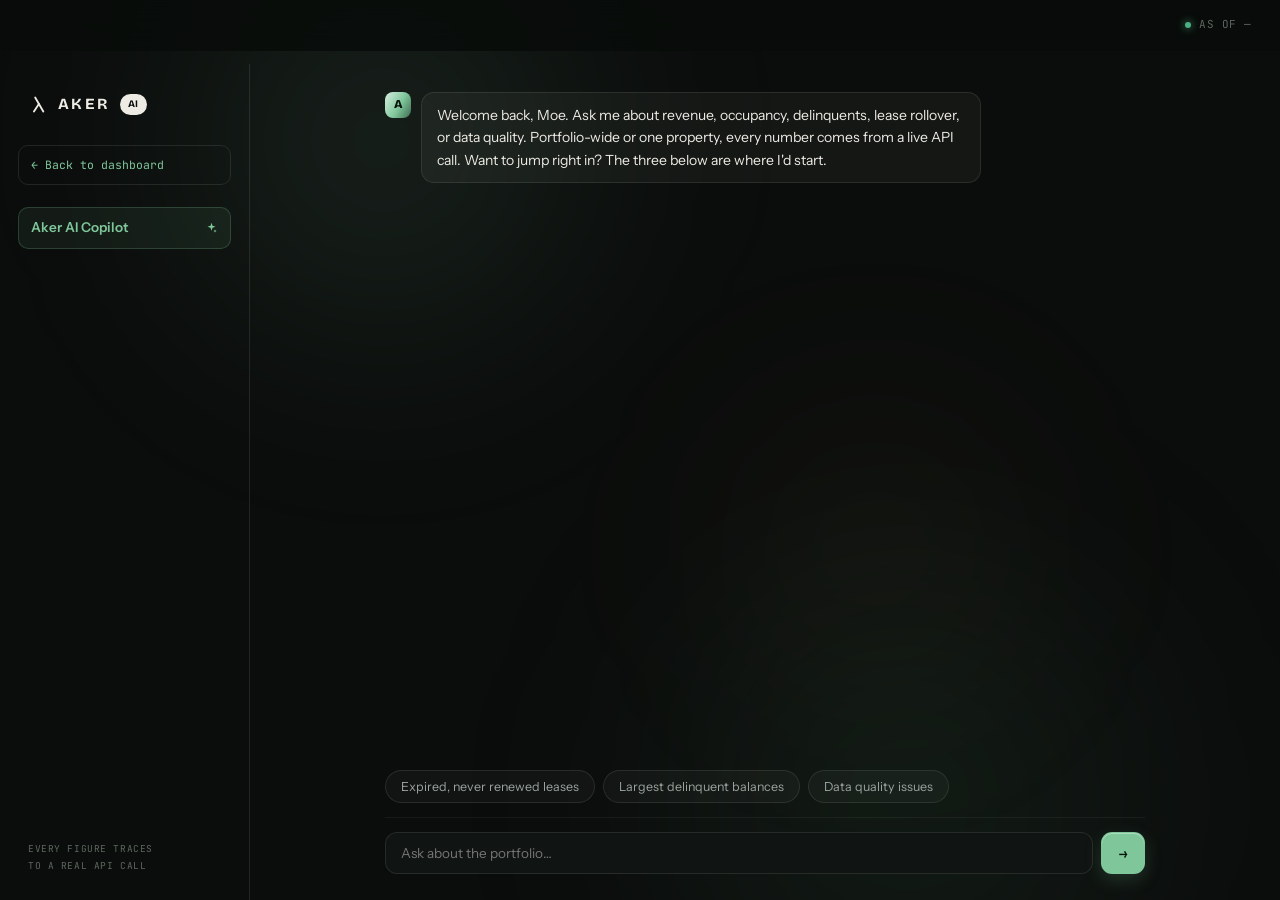
==== commit 25aa103c: "Wordmark to the true top-left, How it's built into the product suite, ambient background - The AKER " ====
--- a/web/copilot.html
+++ b/web/copilot.html
@@ -4,6 +4,7 @@
 <meta charset="UTF-8">
 <meta name="viewport" content="width=device-width, initial-scale=1.0">
 <title>AKER AI &middot; Copilot</title>
+<link rel="icon" type="image/svg+xml" href="favicon.svg">
 <link rel="preconnect" href="https://fonts.googleapis.com">
 <link rel="preconnect" href="https://fonts.gstatic.com" crossorigin>
 <link href="https://fonts.googleapis.com/css2?family=Bricolage+Grotesque:opsz,wght@12..96,400..800&family=Instrument+Sans:wght@400;500;600;700&family=JetBrains+Mono:wght@400;500;600&display=swap" rel="stylesheet">
@@ -12,6 +13,11 @@
 <body>
 
 <div class="cursor-glow" id="cursorGlow"></div>
+
+<!-- ambient drift: slow blurred orbs behind everything so the app has some life
+     without competing with the data. Pure CSS, paused under prefers-reduced-motion. -->
+<div class="ambient" aria-hidden="true"><i class="a1"></i><i class="a2"></i><i class="a3"></i></div>
+
 
 <!-- ───────── VERIFY MODAL — the receipt for a turn: every tool call the model made,
      with the exact arguments sent (SQL shown as the query itself). ───────── -->
@@ -27,8 +33,7 @@
 </div>
 
 <nav id="nav">
-  <div class="nav-in">
-    <a class="logo" href="dashboard.html"><svg class="logo-glyph" viewBox="0 0 24 24" aria-hidden="true"><path d="M8.2 4 L17.5 20"/><path d="M12.4 11.3 L6.8 20"/></svg><span class="logo-word">AKER</span><span class="logo-pill">AI</span></a>
+  <div class="nav-in app-nav">
     <div class="nav-cta">
       <span class="hero-note"><span class="live-dot"></span><span id="asOfNote">AS OF &mdash;</span></span>
     </div>
@@ -37,6 +42,7 @@
 
 <div class="copilot-layout">
   <aside class="copilot-sidebar">
+    <a class="logo side-logo" href="dashboard.html"><svg class="logo-glyph" viewBox="0 0 24 24" aria-hidden="true"><path d="M8.2 4 L17.5 20"/><path d="M12.4 11.3 L6.8 20"/></svg><span class="logo-word">AKER</span><span class="logo-pill">AI</span></a>
     <a class="copilot-back" href="dashboard.html">&larr; Back to dashboard</a>
     <div class="copilot-side-ident">Aker AI Copilot <svg class="side-spark" viewBox="0 0 24 24" aria-hidden="true"><path d="M12 3l1.9 5.6L19.5 10.5l-5.6 1.9L12 18l-1.9-5.6L4.5 10.5l5.6-1.9z"/><path d="M18.5 15.5l.8 2.2 2.2.8-2.2.8-.8 2.2-.8-2.2-2.2-.8 2.2-.8z"/></svg></div>
     <div class="copilot-side-foot">EVERY FIGURE TRACES<br>TO A REAL API CALL</div>
--- a/web/style.css
+++ b/web/style.css
@@ -364,6 +364,7 @@
    Healthy/Watch status chips computed live from data quality flags */
 .dash-head{display:flex;align-items:flex-start;justify-content:space-between;gap:20px;
   flex-wrap:wrap;margin-bottom:24px}
+.dash-prop-bar{margin-bottom:22px;padding-bottom:20px;border-bottom:1px solid var(--line-2)}
 .dash-head-eyebrow{font-family:'JetBrains Mono';font-size:10px;letter-spacing:.16em;color:var(--faint);margin-bottom:6px}
 .dash-head-title{font-family:'Bricolage Grotesque';font-weight:700;font-size:30px;letter-spacing:-.02em;margin-bottom:12px}
 .dash-head-chips{display:flex;gap:8px;flex-wrap:wrap}
@@ -487,11 +488,17 @@
 .units-head{gap:16px}
 .units-tools{margin-left:auto;display:flex;gap:8px;flex-wrap:wrap}
 .units-tools input,.units-tools select{padding:8px 12px;border-radius:9px;border:1px solid var(--line);background:var(--void);color:var(--ink);font-family:'Instrument Sans';font-size:12.5px}
-.units-tools input{width:190px}
+/* scope the width to the text field: an unscoped `input` also matched the
+   Balances-only checkbox and stretched it to 190px, which is what made that
+   control look broken */
+.units-tools input[type="text"]{width:190px}
 .units-tools input:focus,.units-tools select:focus{outline:none;border-color:var(--cyan)}
-.units-balance-toggle{display:inline-flex;align-items:center;gap:7px;font-size:12.5px;color:var(--dim);
-  padding:8px 12px;border:1px solid var(--line);border-radius:9px;cursor:pointer;user-select:none;
-  transition:border-color .2s ease,color .2s ease}
+.units-balance-toggle{display:inline-flex;align-items:center;gap:8px;font-size:12.5px;color:var(--dim);
+  padding:8px 13px;border:1px solid var(--line);border-radius:9px;cursor:pointer;user-select:none;
+  flex:none;white-space:nowrap;transition:border-color .2s ease,color .2s ease,background .2s ease}
+.units-balance-toggle:has(input:checked){color:var(--cyan);border-color:rgba(127,199,155,.4);
+  background:rgba(127,199,155,.08)}
+.units-balance-toggle input{width:14px;height:14px;flex:none;margin:0;cursor:pointer}
 .units-balance-toggle:hover{color:var(--ink);border-color:rgba(127,199,155,.3)}
 .units-balance-toggle input{accent-color:var(--cyan)}
 
@@ -781,3 +788,40 @@
   color:var(--cyan);background:transparent;border:1px dashed rgba(127,199,155,.3);border-radius:9px;
   padding:9px 12px;cursor:pointer;transition:border-color .2s ease,background .2s ease}
 .dash-change-prop:hover{border-color:rgba(127,199,155,.55);background:rgba(127,199,155,.06)}
+
+
+/* ───────── AMBIENT BACKGROUND — slow drifting orbs so the app reads as alive
+   without competing with the data. Sits behind everything; the app layouts get
+   position/z-index so content always paints above it. ───────── */
+.ambient{position:fixed;inset:0;overflow:hidden;pointer-events:none;z-index:0}
+.ambient i{position:absolute;display:block;border-radius:50%;filter:blur(100px)}
+.ambient .a1{width:560px;height:560px;top:-140px;left:8%;
+  background:radial-gradient(circle,rgba(127,199,155,.16),transparent 68%);
+  animation:amb-1 42s ease-in-out infinite}
+.ambient .a2{width:640px;height:640px;bottom:-220px;right:4%;
+  background:radial-gradient(circle,rgba(62,107,79,.22),transparent 68%);
+  animation:amb-2 55s ease-in-out infinite}
+.ambient .a3{width:420px;height:420px;top:38%;left:52%;
+  background:radial-gradient(circle,rgba(201,169,106,.07),transparent 68%);
+  animation:amb-3 68s ease-in-out infinite}
+@keyframes amb-1{
+  0%,100%{transform:translate(0,0) scale(1)}
+  33%{transform:translate(120px,70px) scale(1.12)}
+  66%{transform:translate(-60px,130px) scale(.94)}}
+@keyframes amb-2{
+  0%,100%{transform:translate(0,0) scale(1)}
+  40%{transform:translate(-150px,-90px) scale(1.08)}
+  75%{transform:translate(70px,-40px) scale(.96)}}
+@keyframes amb-3{
+  0%,100%{transform:translate(0,0) scale(1);opacity:.7}
+  50%{transform:translate(-180px,90px) scale(1.2);opacity:1}}
+/* content sits above the ambient layer */
+.dash-layout,.copilot-layout{position:relative;z-index:1}
+@media (prefers-reduced-motion: reduce){.ambient i{animation:none}}
+
+/* app pages: the nav is a full-width status strip (logo now lives in the sidebar,
+   so the bar carries only the live clock, pinned right) */
+.nav-in.app-nav{max-width:none;justify-content:flex-end}
+
+/* the wordmark at the true top-left, heading the sidebar */
+.side-logo{padding:2px 10px 20px;margin-bottom:4px}
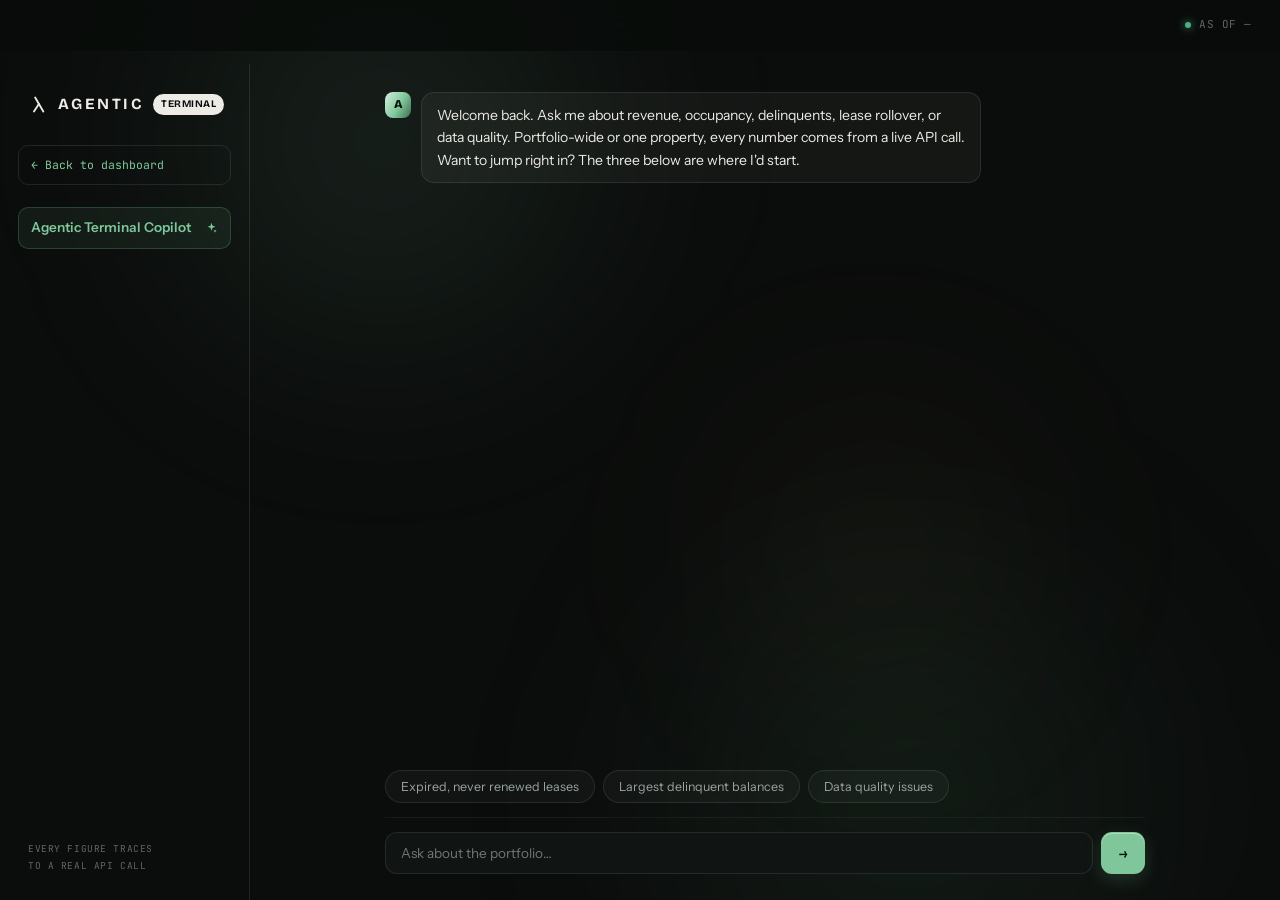
==== commit c4bc2406: "Rebrand: remove Aker-specific branding Strip all Aker-specific identity from the public repo so it r" ====
--- a/web/copilot.html
+++ b/web/copilot.html
@@ -3,7 +3,7 @@
 <head>
 <meta charset="UTF-8">
 <meta name="viewport" content="width=device-width, initial-scale=1.0">
-<title>AKER AI &middot; Copilot</title>
+<title>AGENTIC TERMINAL &middot; Copilot</title>
 <link rel="icon" type="image/svg+xml" href="favicon.svg">
 <link rel="preconnect" href="https://fonts.googleapis.com">
 <link rel="preconnect" href="https://fonts.gstatic.com" crossorigin>
@@ -42,9 +42,9 @@
 
 <div class="copilot-layout">
   <aside class="copilot-sidebar">
-    <a class="logo side-logo" href="dashboard.html"><svg class="logo-glyph" viewBox="0 0 24 24" aria-hidden="true"><path d="M8.2 4 L17.5 20"/><path d="M12.4 11.3 L6.8 20"/></svg><span class="logo-word">AKER</span><span class="logo-pill">AI</span></a>
+    <a class="logo side-logo" href="dashboard.html"><svg class="logo-glyph" viewBox="0 0 24 24" aria-hidden="true"><path d="M8.2 4 L17.5 20"/><path d="M12.4 11.3 L6.8 20"/></svg><span class="logo-word">AGENTIC</span><span class="logo-pill">TERMINAL</span></a>
     <a class="copilot-back" href="dashboard.html">&larr; Back to dashboard</a>
-    <div class="copilot-side-ident">Aker AI Copilot <svg class="side-spark" viewBox="0 0 24 24" aria-hidden="true"><path d="M12 3l1.9 5.6L19.5 10.5l-5.6 1.9L12 18l-1.9-5.6L4.5 10.5l5.6-1.9z"/><path d="M18.5 15.5l.8 2.2 2.2.8-2.2.8-.8 2.2-.8-2.2-2.2-.8 2.2-.8z"/></svg></div>
+    <div class="copilot-side-ident">Agentic Terminal Copilot <svg class="side-spark" viewBox="0 0 24 24" aria-hidden="true"><path d="M12 3l1.9 5.6L19.5 10.5l-5.6 1.9L12 18l-1.9-5.6L4.5 10.5l5.6-1.9z"/><path d="M18.5 15.5l.8 2.2 2.2.8-2.2.8-.8 2.2-.8-2.2-2.2-.8 2.2-.8z"/></svg></div>
     <div class="copilot-side-foot">EVERY FIGURE TRACES<br>TO A REAL API CALL</div>
   </aside>
 
@@ -52,7 +52,7 @@
     <div class="copilot-messages" id="copilotMessages">
       <div class="copilot-msg assistant">
         <span class="copilot-avatar">A</span>
-        <div class="copilot-bubble-text">Welcome back, Moe. Ask me about revenue, occupancy, delinquents, lease rollover, or data quality. Portfolio-wide or one property, every number comes from a live API call. Want to jump right in? The three below are where I'd start.</div>
+        <div class="copilot-bubble-text">Welcome back. Ask me about revenue, occupancy, delinquents, lease rollover, or data quality. Portfolio-wide or one property, every number comes from a live API call. Want to jump right in? The three below are where I'd start.</div>
       </div>
     </div>
     <div class="copilot-suggest" id="copilotSuggest">
--- a/web/style.css
+++ b/web/style.css
@@ -1,7 +1,5 @@
 :root{
   color-scheme:dark;
-  /* Aker colourway, promoted app-wide from the copilot page after sign-off:
-     charcoal with a green cast, cream ink, institutional green accent, amber watch */
   --void:#0B0D0C;--void-2:#101412;
   --glass:rgba(237,235,228,.045);--glass-2:rgba(237,235,228,.03);
   --line:rgba(154,164,157,.16);--line-2:rgba(154,164,157,.09);
@@ -65,7 +63,6 @@
 nav{position:fixed;top:0;left:0;right:0;z-index:50;backdrop-filter:blur(16px);background:rgba(9,12,10,.86);border-bottom:1px solid transparent;transition:border-color .3s}
 nav.scrolled{border-bottom-color:var(--line)}
 .nav-in{max-width:1180px;margin:0 auto;padding:16px 28px;display:flex;align-items:center;gap:30px}
-/* wordmark after Aker AI's own lockup: lambda-style glyph, AKER, an AI pill */
 .logo{display:flex;align-items:center;gap:9px;text-decoration:none;color:var(--ink)}
 .logo-glyph{width:21px;height:21px;stroke:var(--ink);fill:none;stroke-width:2.1;stroke-linecap:round;flex:none}
 .logo-word{font-family:'Bricolage Grotesque';font-weight:700;font-size:15.5px;letter-spacing:.16em}
@@ -360,8 +357,6 @@
 @keyframes dash-spin{to{transform:rotate(360deg)}}
 @media (prefers-reduced-motion: reduce){.dash-spinner{animation:none;border-top-color:var(--line)}}
 
-/* header block after Aker's AM Dashboard: eyebrow, big title, real fact chips, and
-   Healthy/Watch status chips computed live from data quality flags */
 .dash-head{display:flex;align-items:flex-start;justify-content:space-between;gap:20px;
   flex-wrap:wrap;margin-bottom:24px}
 .dash-prop-bar{margin-bottom:22px;padding-bottom:20px;border-bottom:1px solid var(--line-2)}
@@ -381,10 +376,8 @@
 .status-chip.healthy .sdot{background:var(--profit);box-shadow:0 0 8px var(--profit)}
 .status-chip.watch .sdot{background:var(--warn);box-shadow:0 0 8px var(--warn)}
 
-/* suite links block above the property finder, like Aker's left rail */
 .dash-suite{display:flex;flex-direction:column;gap:2px;margin-bottom:20px}
 
-/* tab chips switching the portfolio panels, like their Overview/Financial/Operational */
 .dash-tabs{display:flex;gap:8px;margin-bottom:18px}
 .dash-tab{font-family:'Instrument Sans';font-weight:600;font-size:13px;color:var(--dim);cursor:pointer;
   background:var(--glass-2);border:1px solid var(--line);border-radius:10px;padding:9px 18px;
@@ -523,9 +516,25 @@
 
 @media (max-width:960px){
   .dash-layout{grid-template-columns:1fr}
+  /* grid items default to min-width:auto, so they refuse to shrink below their
+     min-content and burst the 1fr track -- this is what made the whole dashboard
+     scroll sideways on a phone. Let them shrink; inner scroll containers
+     (units table, chart bodies) already handle their own overflow. */
+  .dash-sidebar,.dash-main{min-width:0}
   .dash-sidebar{position:static;height:auto}
   .dash-kpi-strip{grid-template-columns:repeat(2,1fr)}
   .dash-grid-2{grid-template-columns:1fr}
+  .copilot-layout{grid-template-columns:1fr}
+  .copilot-sidebar,.copilot-main{min-width:0}
+  .copilot-sidebar{position:static;height:auto}
+}
+@media (max-width:560px){
+  .dash-kpi-strip{grid-template-columns:1fr}
+  .dash-main{padding:22px 16px 48px}
+  .signals-row{flex-direction:column}
+  .signals-row .signal{border-right:none;margin-right:0;padding-right:0}
+  .units-tools{width:100%}
+  .units-tools input[type="text"]{width:100%}
 }
 
 @media (max-width:960px){
@@ -588,8 +597,8 @@
 .copilot-msg.user{flex-direction:row-reverse}
 .copilot-avatar{width:26px;height:26px;border-radius:8px;background:var(--grad);flex:none;
   display:grid;place-items:center;font-family:'Bricolage Grotesque';font-weight:800;font-size:12px;color:#06130B}
-/* prose back on the Vega/product type stack -- the serif experiment lost to matching
-   the motion reference's typography, per the v2 brief */
+/* prose back on the product type stack -- a serif experiment was tried and dropped
+   in favor of matching the rest of the app's typography */
 .copilot-bubble-text{max-width:560px;font-size:14px;line-height:1.6;
   padding:11px 15px;border-radius:13px;border:1px solid var(--line);background:var(--glass);
   white-space:pre-wrap;word-wrap:break-word;cursor:default}
@@ -611,7 +620,7 @@
 @keyframes copilot-breathe{0%,100%{transform:scale(1);opacity:1}50%{transform:scale(1.12);opacity:.75}}
 @keyframes copilot-shimmer{0%{background-position:200% 0}100%{background-position:-200% 0}}
 
-/* live tool-call chip, with Vega's marching-dash connector while the tool runs --
+/* live tool-call chip, with a marching-dash connector while the tool runs --
    reads as "data flowing", goes static once the result lands */
 .copilot-tool-chip{font-family:'JetBrains Mono';font-size:10px;color:var(--cyan);
   background:rgba(127,199,155,.08);border:1px solid rgba(127,199,155,.25);border-radius:99px;
@@ -633,12 +642,12 @@
 
 /* grounding check: a $/% figure the model stated that didn't trace back to any tool
    result this turn. Not blocking -- flagged, same as a data quality issue elsewhere
-   in this app. Amber on this page, matching Aker's watch-state chips. */
+   in this app. */
 .copilot-grounding-warn{font-family:'JetBrains Mono';font-size:10px;color:var(--warn,#C9A96A);
   background:rgba(201,169,106,.07);border:1px solid rgba(201,169,106,.3);border-radius:8px;
   padding:5px 10px;margin-left:36px;max-width:calc(100% - 36px)}
 
-/* ── Vega methodology motion, adapted: cards pop in after the prose finishes, table
+/* ── copilot response motion: cards pop in after the prose finishes, table
    rows stagger one-by-one, bars draw to width, a single sheen sweeps a finished
    card, and KPI numbers pulse green once when the grounding check passes clean.
    Everything gated off for prefers-reduced-motion at the bottom of this section. ── */
@@ -825,3 +834,34 @@
 
 /* the wordmark at the true top-left, heading the sidebar */
 .side-logo{padding:2px 10px 20px;margin-bottom:4px}
+
+/* ── grid ripple: cells fade/pop in from the top-left corner outward, per-cell
+   delay set inline from grid distance. Reads as the building filling up. ── */
+@keyframes ug-in{from{opacity:0;transform:scale(.7)}to{opacity:1;transform:scale(1)}}
+.ug-cell.ug-in{animation:ug-in .34s cubic-bezier(.2,.8,.2,1) both}
+
+/* ── view transition: portfolio and property views arrive rather than hard-swap ── */
+@keyframes view-in{from{opacity:0;transform:translateY(10px)}to{opacity:1;transform:none}}
+.view-in{animation:view-in .22s cubic-bezier(.2,.8,.2,1) both}
+
+@media (prefers-reduced-motion: reduce){
+  .ug-cell.ug-in,.view-in{animation:none}
+}
+
+
+/* ── empty states: never a silent blank panel. A property with no units at all is a
+   real data quality finding, so it says so and links to the evidence. ── */
+.units-empty{padding:34px 4px;text-align:center;font-size:13px;color:var(--dim);line-height:1.6}
+.units-empty a{color:var(--cyan)}
+.units-clear{font-family:'JetBrains Mono';font-size:11px;color:var(--cyan);background:transparent;
+  border:1px solid rgba(127,199,155,.3);border-radius:8px;padding:5px 11px;margin-left:8px;cursor:pointer;
+  transition:background .2s ease,border-color .2s ease}
+.units-clear:hover{background:rgba(127,199,155,.08);border-color:rgba(127,199,155,.5)}
+.grid-empty{position:absolute;inset:0;display:grid;place-items:center;text-align:center;
+  padding:0 12%;font-size:13px;color:var(--dim);line-height:1.6}
+/* an author `display:grid` beats the UA sheet's [hidden]{display:none} regardless of
+   specificity, so the overlay stayed on top of every populated grid -- showing the
+   wrong message and, being inset:0, swallowing every cell click. */
+.grid-empty[hidden]{display:none}
+.grid-empty a{color:var(--cyan)}
+.dash-side-empty{font-size:12.5px;color:var(--faint);padding:14px 12px;line-height:1.5}
